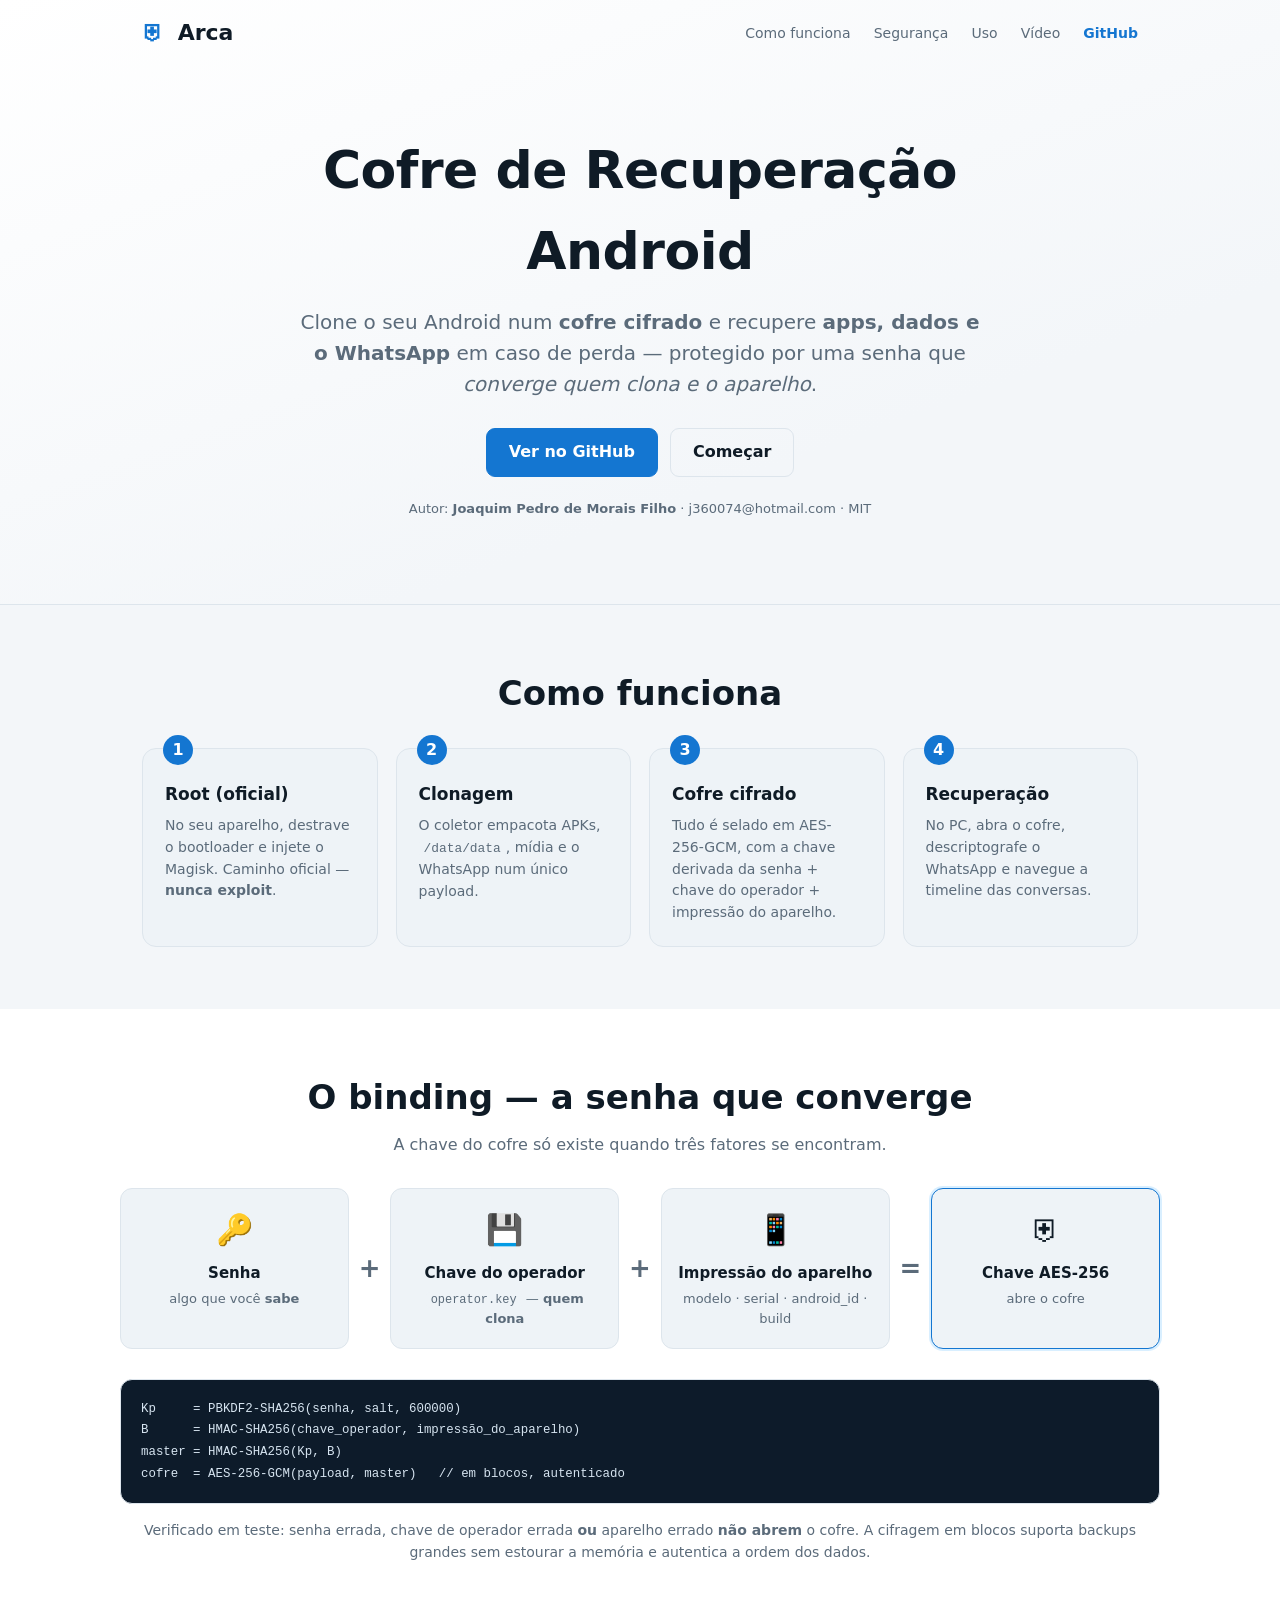
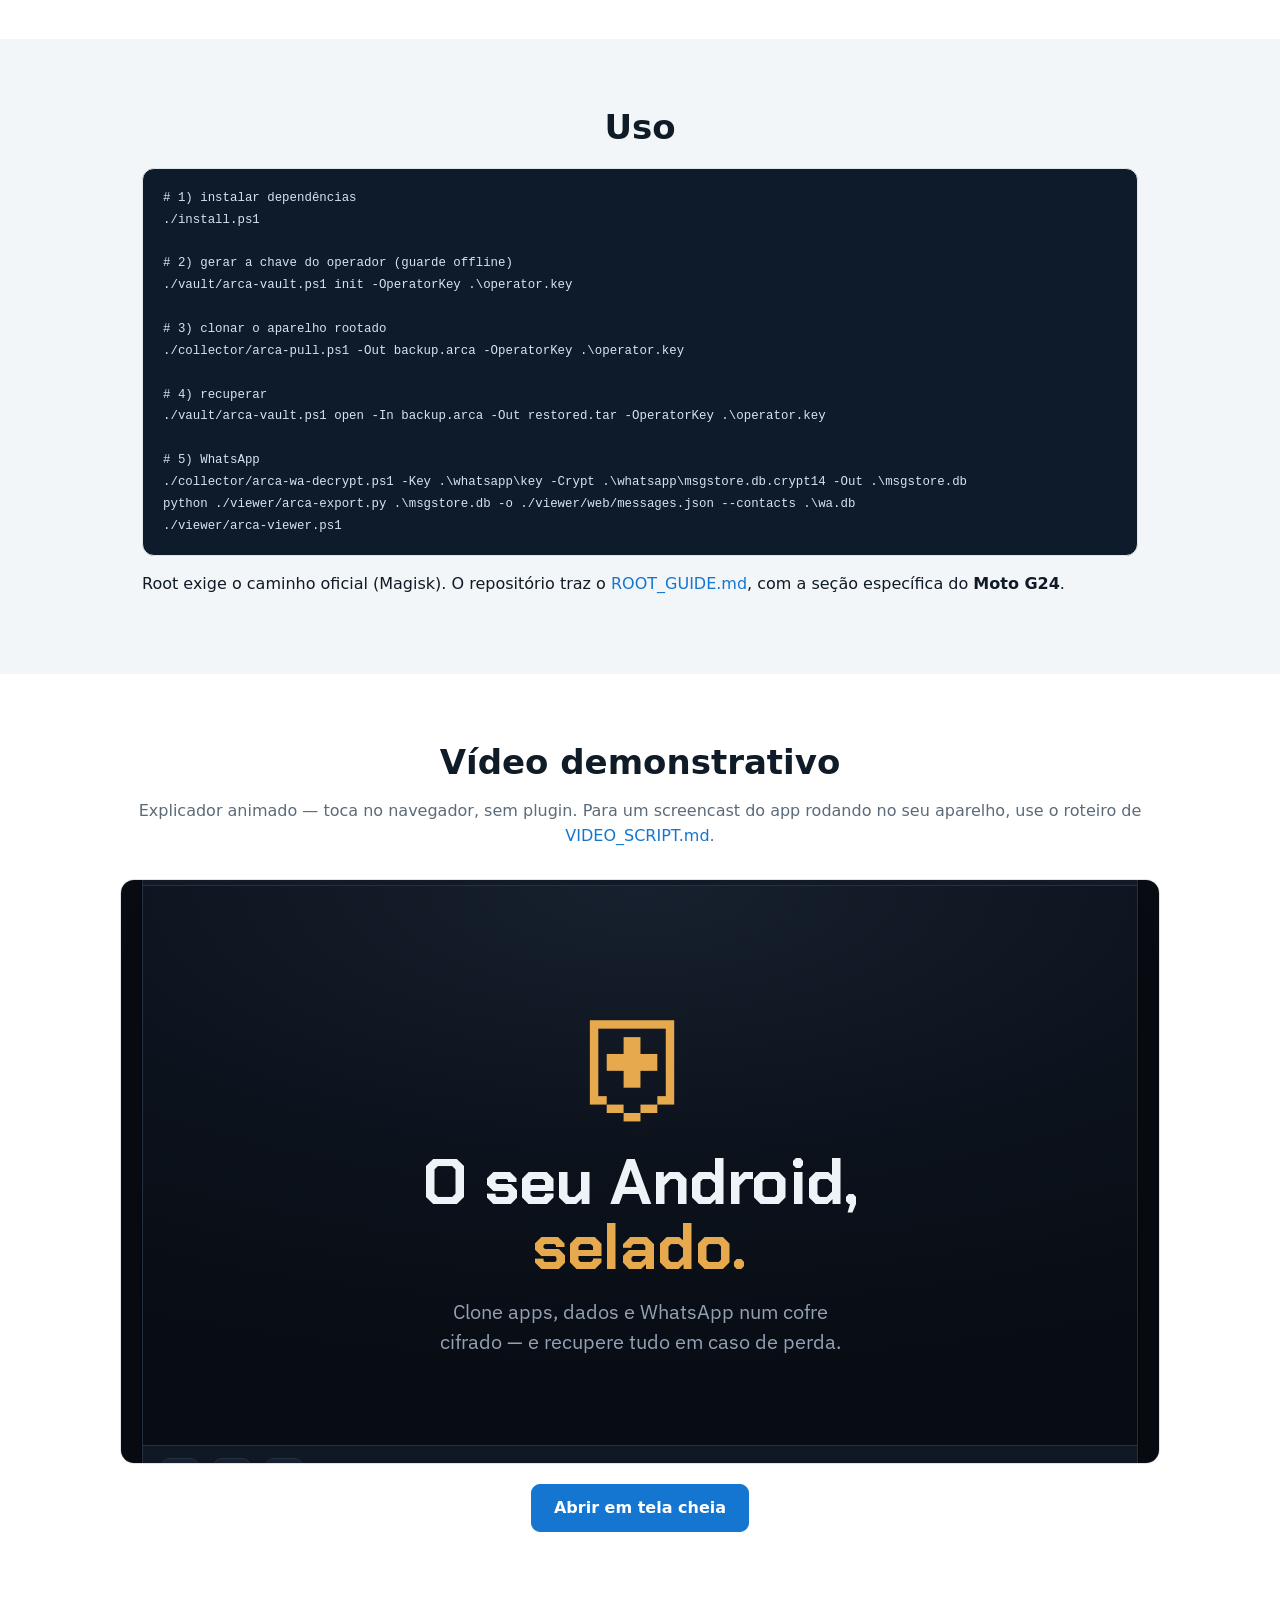
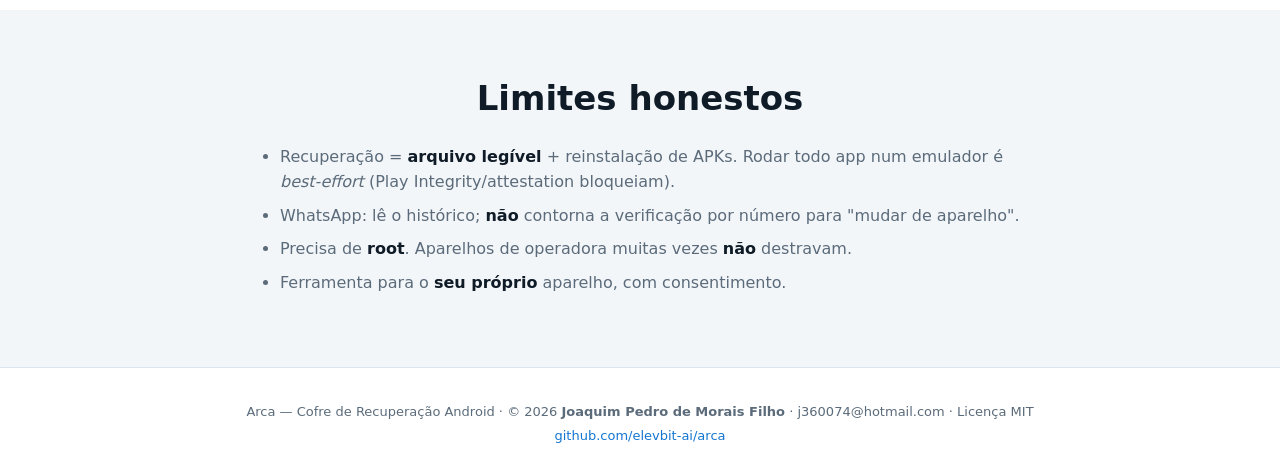
==== docs/index.html @ 31d1e8a6 "Arca - Cofre de Recuperacao Android (release inicial)" ====
<!doctype html>
<html lang="pt-BR">
<head>
<meta charset="utf-8">
<meta name="viewport" content="width=device-width, initial-scale=1">
<title>Arca — Cofre de Recuperação Android</title>
<meta name="description" content="Clone o Android num cofre cifrado e recupere apps e WhatsApp em caso de perda. Autor: Joaquim Pedro de Morais Filho.">
<link rel="stylesheet" href="style.css">
</head>
<body>

<header class="hero">
  <nav class="nav">
    <div class="brand"><span class="logo">⛨</span> Arca</div>
    <div class="links">
      <a href="#como">Como funciona</a>
      <a href="#seguranca">Segurança</a>
      <a href="#uso">Uso</a>
      <a href="#video">Vídeo</a>
      <a class="gh" href="https://github.com/elevbit-ai/arca">GitHub</a>
    </div>
  </nav>
  <div class="hero-body">
    <h1>Cofre de Recuperação Android</h1>
    <p class="tagline">Clone o seu Android num <strong>cofre cifrado</strong> e recupere
      <strong>apps, dados e o WhatsApp</strong> em caso de perda — protegido por uma senha
      que <em>converge quem clona e o aparelho</em>.</p>
    <div class="cta">
      <a class="btn primary" href="https://github.com/elevbit-ai/arca">Ver no GitHub</a>
      <a class="btn" href="#uso">Começar</a>
    </div>
    <p class="author">Autor: <strong>Joaquim Pedro de Morais Filho</strong> · j360074@hotmail.com · MIT</p>
  </div>
</header>

<main>
<section id="como" class="section">
  <h2>Como funciona</h2>
  <div class="steps">
    <div class="card"><span class="n">1</span><h3>Root (oficial)</h3>
      <p>No seu aparelho, destrave o bootloader e injete o Magisk. Caminho oficial — <strong>nunca exploit</strong>.</p></div>
    <div class="card"><span class="n">2</span><h3>Clonagem</h3>
      <p>O coletor empacota APKs, <code>/data/data</code>, mídia e o WhatsApp num único payload.</p></div>
    <div class="card"><span class="n">3</span><h3>Cofre cifrado</h3>
      <p>Tudo é selado em AES-256-GCM, com a chave derivada da senha + chave do operador + impressão do aparelho.</p></div>
    <div class="card"><span class="n">4</span><h3>Recuperação</h3>
      <p>No PC, abra o cofre, descriptografe o WhatsApp e navegue a timeline das conversas.</p></div>
  </div>
</section>

<section id="seguranca" class="section alt">
  <h2>O binding — a senha que converge</h2>
  <p class="lead">A chave do cofre só existe quando três fatores se encontram.</p>
  <div class="diagram">
    <div class="factor"><div class="icon">🔑</div><h4>Senha</h4><p>algo que você <b>sabe</b></p></div>
    <div class="op">+</div>
    <div class="factor"><div class="icon">💾</div><h4>Chave do operador</h4><p><code>operator.key</code> — <b>quem clona</b></p></div>
    <div class="op">+</div>
    <div class="factor"><div class="icon">📱</div><h4>Impressão do aparelho</h4><p>modelo · serial · android_id · build</p></div>
    <div class="op">=</div>
    <div class="factor result"><div class="icon">⛨</div><h4>Chave AES-256</h4><p>abre o cofre</p></div>
  </div>
  <pre class="code"><code>Kp     = PBKDF2-SHA256(senha, salt, 600000)
B      = HMAC-SHA256(chave_operador, impressão_do_aparelho)
master = HMAC-SHA256(Kp, B)
cofre  = AES-256-GCM(payload, master)   // em blocos, autenticado</code></pre>
  <p class="note">Verificado em teste: senha errada, chave de operador errada <b>ou</b>
     aparelho errado <b>não abrem</b> o cofre. A cifragem em blocos suporta backups grandes
     sem estourar a memória e autentica a ordem dos dados.</p>
</section>

<section id="uso" class="section">
  <h2>Uso</h2>
  <pre class="code"><code># 1) instalar dependências
./install.ps1

# 2) gerar a chave do operador (guarde offline)
./vault/arca-vault.ps1 init -OperatorKey .\operator.key

# 3) clonar o aparelho rootado
./collector/arca-pull.ps1 -Out backup.arca -OperatorKey .\operator.key

# 4) recuperar
./vault/arca-vault.ps1 open -In backup.arca -Out restored.tar -OperatorKey .\operator.key

# 5) WhatsApp
./collector/arca-wa-decrypt.ps1 -Key .\whatsapp\key -Crypt .\whatsapp\msgstore.db.crypt14 -Out .\msgstore.db
python ./viewer/arca-export.py .\msgstore.db -o ./viewer/web/messages.json --contacts .\wa.db
./viewer/arca-viewer.ps1</code></pre>
  <p>Root exige o caminho oficial (Magisk). O repositório traz o
     <a href="https://github.com/elevbit-ai/arca/blob/main/ROOT_GUIDE.md">ROOT_GUIDE.md</a>,
     com a seção específica do <strong>Moto G24</strong>.</p>
</section>

<section id="video" class="section alt">
  <h2>Vídeo demonstrativo</h2>
  <p class="lead">Explicador animado — toca no navegador, sem plugin. Para um screencast do
     app rodando no seu aparelho, use o roteiro de
     <a href="https://github.com/elevbit-ai/arca/blob/main/VIDEO_SCRIPT.md">VIDEO_SCRIPT.md</a>.</p>
  <div class="video-frame">
    <iframe src="video.html" title="Arca — vídeo explicativo animado" loading="lazy"
            allow="fullscreen" style="width:100%;aspect-ratio:16/9;border:1px solid var(--line);border-radius:14px"></iframe>
    <p style="text-align:center;margin-top:12px">
      <a class="btn primary" href="video.html">Abrir em tela cheia</a>
    </p>
  </div>
</section>

<section id="limites" class="section">
  <h2>Limites honestos</h2>
  <ul class="honest">
    <li>Recuperação = <b>arquivo legível</b> + reinstalação de APKs. Rodar todo app num emulador é <i>best-effort</i> (Play Integrity/attestation bloqueiam).</li>
    <li>WhatsApp: lê o histórico; <b>não</b> contorna a verificação por número para "mudar de aparelho".</li>
    <li>Precisa de <b>root</b>. Aparelhos de operadora muitas vezes <b>não</b> destravam.</li>
    <li>Ferramenta para o <b>seu próprio</b> aparelho, com consentimento.</li>
  </ul>
</section>
</main>

<footer class="foot">
  <p>Arca — Cofre de Recuperação Android · © 2026 <strong>Joaquim Pedro de Morais Filho</strong> · j360074@hotmail.com · Licença MIT</p>
  <p><a href="https://github.com/elevbit-ai/arca">github.com/elevbit-ai/arca</a></p>
</footer>

</body>
</html>
---- docs/style.css ----
/* Arca - site (GitHub Pages) | Autor: Joaquim Pedro de Morais Filho <j360074@hotmail.com> */
:root{
  --bg:#0c1118; --panel:#121a24; --panel2:#182230; --text:#e8edf2; --muted:#93a1b0;
  --accent:#2ea6ff; --accent2:#1c7fd6; --line:#1f2b3a; --code:#0a0f16; --ok:#3ddc84;
}
@media (prefers-color-scheme: light){
  :root{ --bg:#f3f6f9; --panel:#fff; --panel2:#eef3f7; --text:#0f1b26; --muted:#5b6b7a;
         --accent:#1476d1; --accent2:#0f5fa8; --line:#dde5ec; --code:#0d1b2a; --ok:#1a9c57; }
}
*{box-sizing:border-box}
html{scroll-behavior:smooth}
body{margin:0;font-family:"Segoe UI",system-ui,-apple-system,sans-serif;background:var(--bg);color:var(--text);line-height:1.55}
a{color:var(--accent);text-decoration:none}
a:hover{text-decoration:underline}
code{font-family:"Cascadia Code",Consolas,monospace;background:var(--panel2);padding:1px 5px;border-radius:4px;font-size:.92em}

/* hero */
.hero{background:linear-gradient(160deg,var(--panel) 0%,var(--bg) 70%);border-bottom:1px solid var(--line)}
.nav{display:flex;align-items:center;justify-content:space-between;max-width:1040px;margin:0 auto;padding:16px 22px}
.brand{font-size:22px;font-weight:700}
.brand .logo{color:var(--accent);margin-right:6px}
.links a{margin-left:18px;color:var(--muted);font-size:14px}
.links a:hover{color:var(--text)}
.links .gh{color:var(--accent);font-weight:600}
.hero-body{max-width:820px;margin:0 auto;padding:64px 22px 72px;text-align:center}
.hero-body h1{font-size:clamp(30px,6vw,52px);margin:0 0 16px;letter-spacing:-.5px}
.tagline{font-size:clamp(16px,2.4vw,20px);color:var(--muted);max-width:680px;margin:0 auto 28px}
.cta{display:flex;gap:12px;justify-content:center;flex-wrap:wrap;margin-bottom:22px}
.btn{display:inline-block;padding:11px 22px;border-radius:9px;border:1px solid var(--line);color:var(--text);font-weight:600}
.btn.primary{background:var(--accent);border-color:var(--accent);color:#fff}
.btn.primary:hover{background:var(--accent2);text-decoration:none}
.author{color:var(--muted);font-size:13px;margin-top:8px}

/* sections */
.section{max-width:1040px;margin:0 auto;padding:62px 22px}
.section.alt{background:var(--panel);max-width:none}
.section.alt>*{max-width:1040px;margin-left:auto;margin-right:auto}
.section h2{font-size:clamp(24px,4vw,34px);margin:0 0 10px;text-align:center}
.lead{text-align:center;color:var(--muted);margin:0 auto 30px;max-width:620px}

/* steps */
.steps{display:grid;grid-template-columns:repeat(auto-fit,minmax(210px,1fr));gap:18px;margin-top:28px}
.card{background:var(--panel2);border:1px solid var(--line);border-radius:14px;padding:22px;position:relative}
.card .n{position:absolute;top:-14px;left:20px;width:30px;height:30px;border-radius:50%;background:var(--accent);color:#fff;display:grid;place-items:center;font-weight:700}
.card h3{margin:10px 0 8px;font-size:17px}
.card p{margin:0;color:var(--muted);font-size:14px}

/* diagram */
.diagram{display:flex;align-items:stretch;justify-content:center;gap:10px;flex-wrap:wrap;margin:30px 0}
.factor{background:var(--panel2);border:1px solid var(--line);border-radius:12px;padding:18px 16px;text-align:center;min-width:150px;flex:1}
.factor .icon{font-size:30px}
.factor h4{margin:8px 0 4px;font-size:15px}
.factor p{margin:0;color:var(--muted);font-size:13px}
.factor.result{border-color:var(--accent);box-shadow:0 0 0 2px rgba(46,166,255,.18)}
.op{display:grid;place-items:center;font-size:26px;color:var(--muted);font-weight:700}

/* code */
.code{background:var(--code);color:#d6e4f0;border:1px solid var(--line);border-radius:12px;padding:18px 20px;overflow-x:auto;font-size:13.5px;line-height:1.6}
.code code{background:none;padding:0;color:inherit}
.note{color:var(--muted);font-size:14px;margin-top:16px;text-align:center;max-width:720px;margin-left:auto;margin-right:auto}

/* video */
.video-frame{max-width:780px;margin:24px auto 0}
.video-placeholder{aspect-ratio:16/9;display:flex;flex-direction:column;align-items:center;justify-content:center;gap:8px;background:var(--panel2);border:2px dashed var(--line);border-radius:14px;color:var(--muted)}
.video-placeholder p{font-size:22px;margin:0;color:var(--text)}

/* honest list */
.honest{max-width:760px;margin:20px auto 0;padding-left:20px}
.honest li{margin:9px 0;color:var(--muted)}
.honest b{color:var(--text)}

/* footer */
.foot{border-top:1px solid var(--line);background:var(--panel);text-align:center;padding:30px 22px;color:var(--muted);font-size:13px}
.foot p{margin:4px 0}
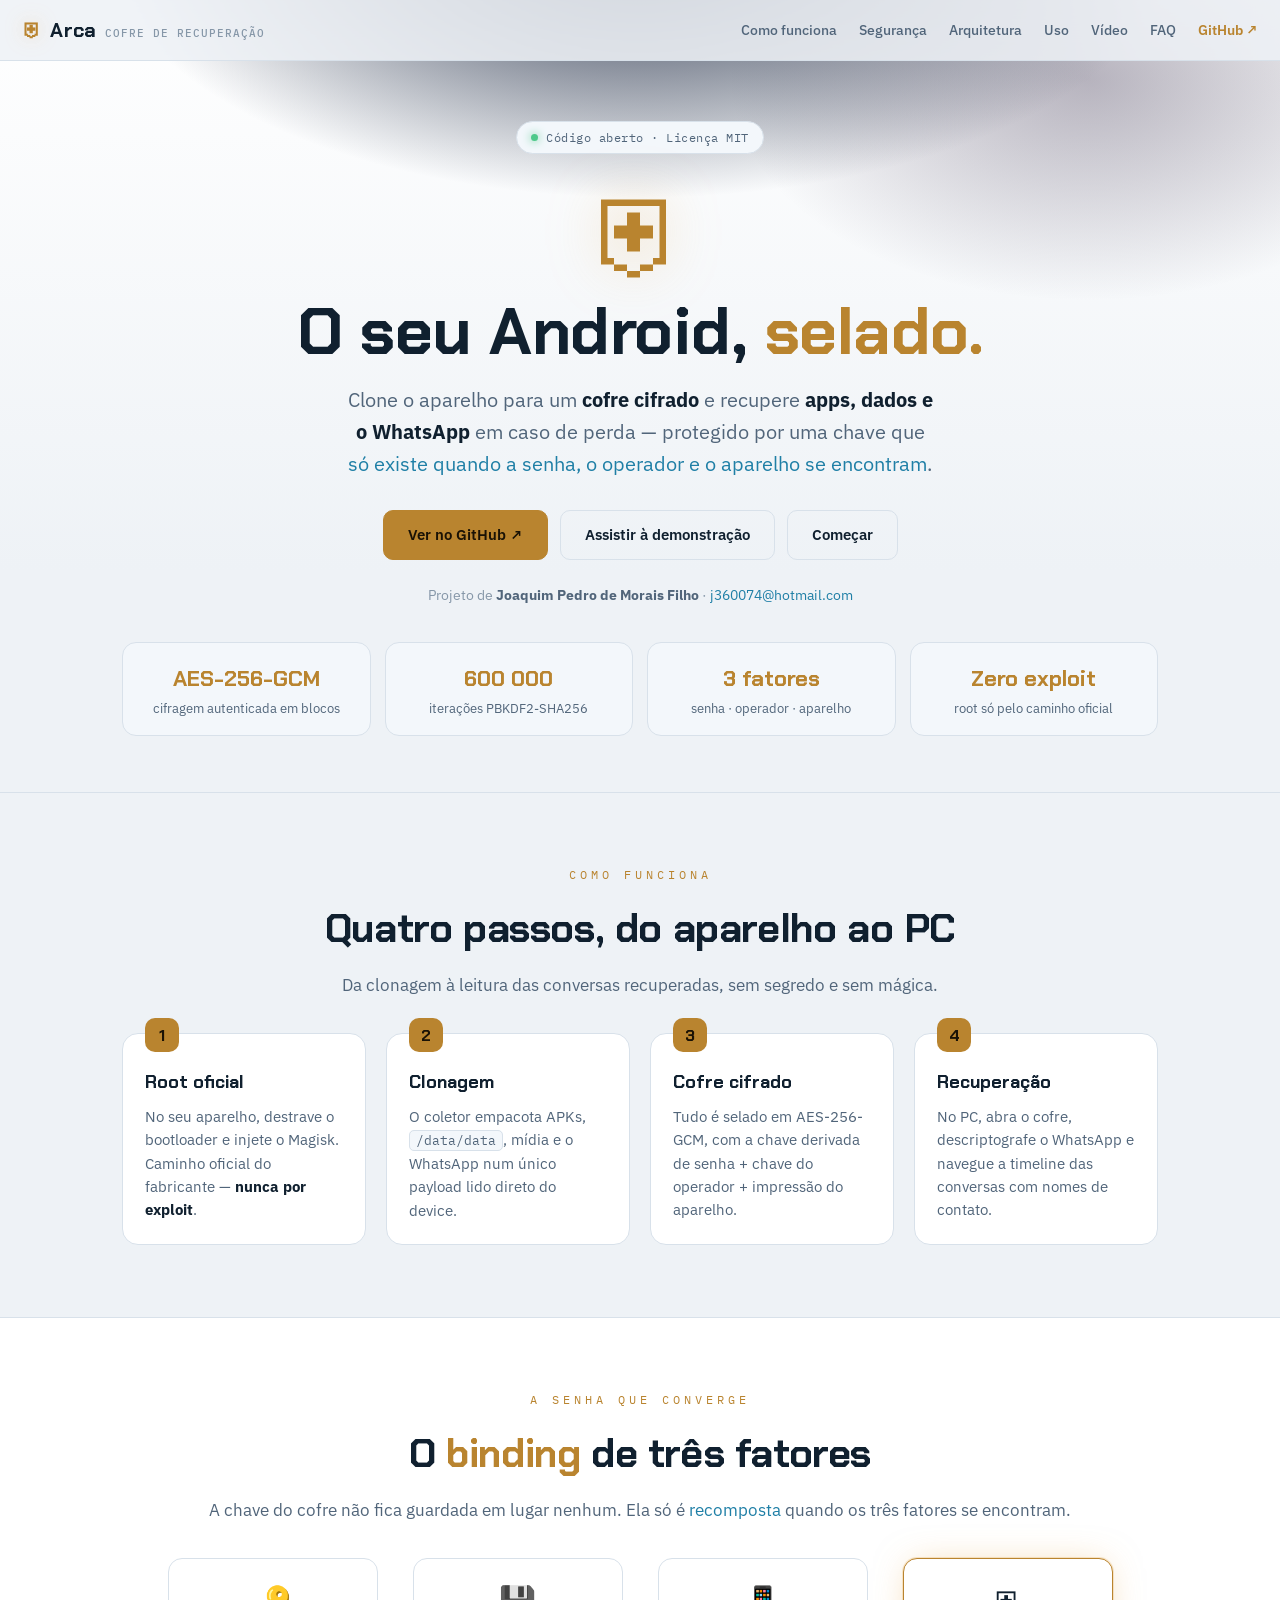
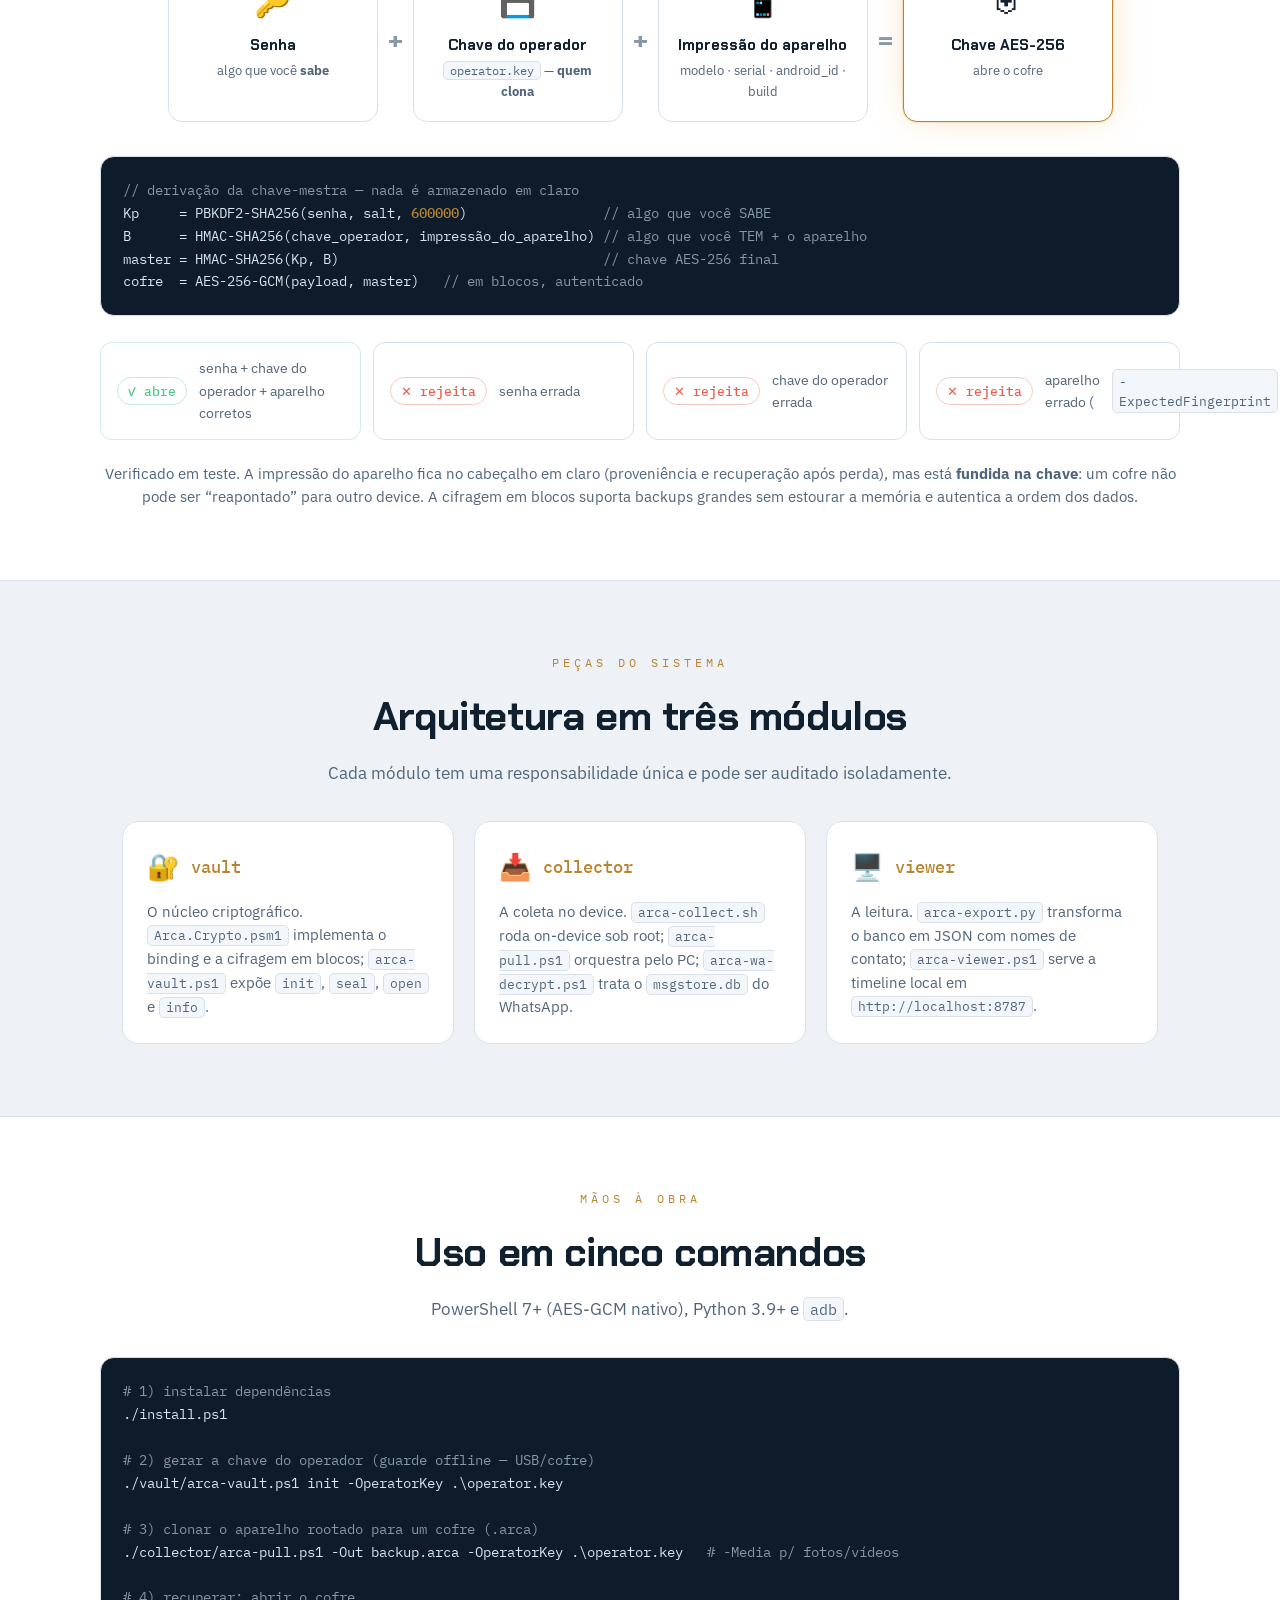
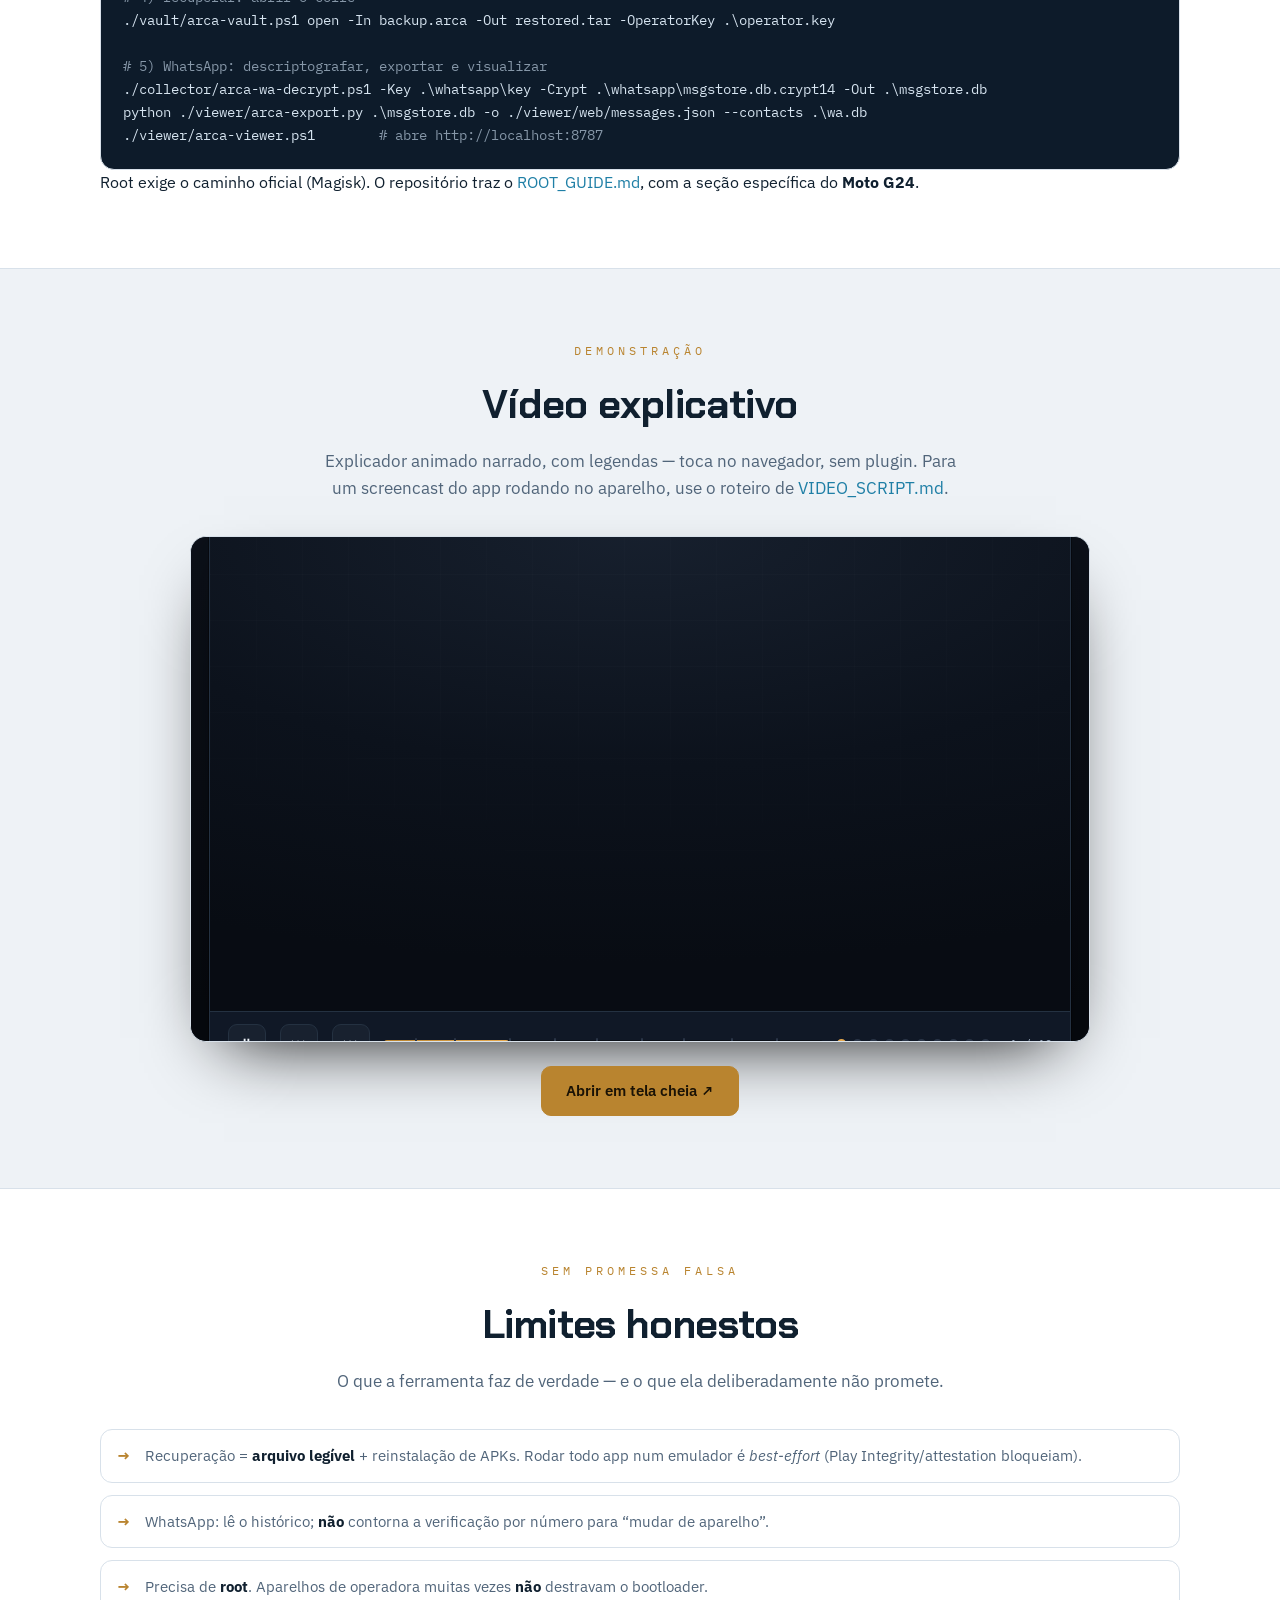
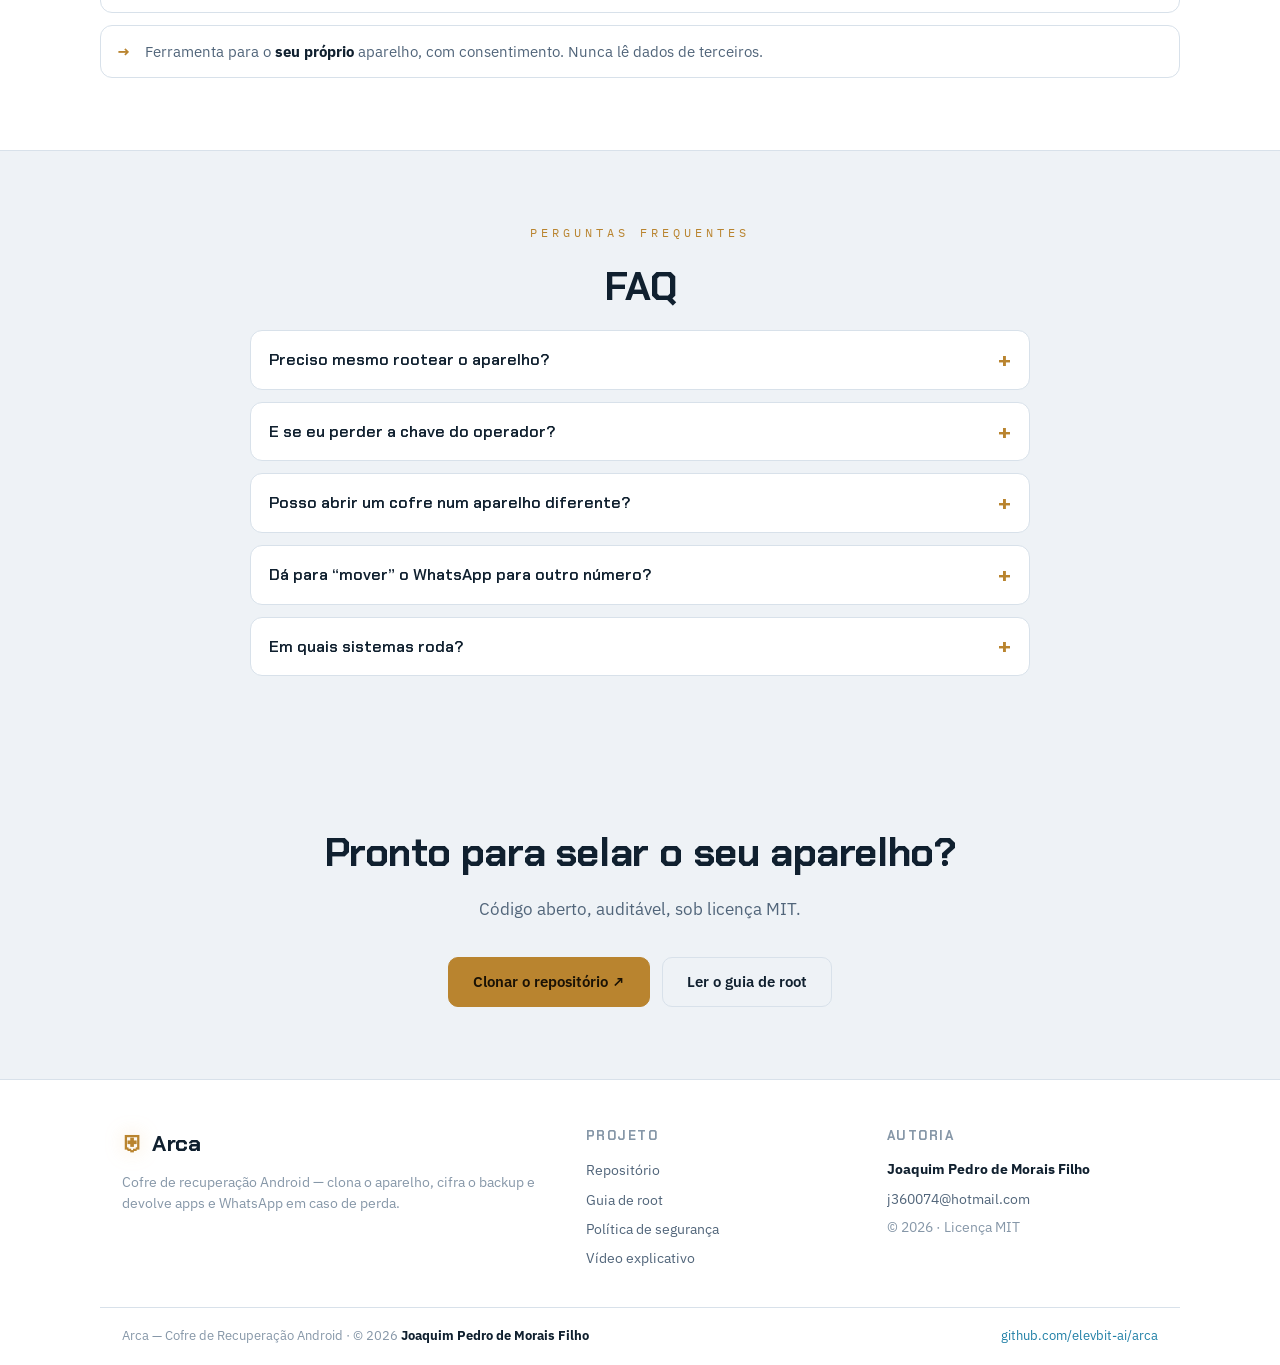
==== commit 4b1d156d: "Profissionaliza o repositório, o site e o vídeo explicativo - Site (docs/) reconstruído com identida" ====
--- a/docs/index.html
+++ b/docs/index.html
@@ -4,122 +4,278 @@
 <meta charset="utf-8">
 <meta name="viewport" content="width=device-width, initial-scale=1">
 <title>Arca — Cofre de Recuperação Android</title>
-<meta name="description" content="Clone o Android num cofre cifrado e recupere apps e WhatsApp em caso de perda. Autor: Joaquim Pedro de Morais Filho.">
+<meta name="description" content="Arca clona o seu Android para um cofre cifrado (.arca) e recupera apps, dados privados e o histórico do WhatsApp em caso de perda — com uma chave que converge senha, operador e aparelho. Autor: Joaquim Pedro de Morais Filho.">
+<meta name="author" content="Joaquim Pedro de Morais Filho">
+<meta name="theme-color" content="#0b0f17">
+<link rel="canonical" href="https://elevbit-ai.github.io/arca/">
+
+<!-- Open Graph / Twitter -->
+<meta property="og:type" content="website">
+<meta property="og:site_name" content="Arca">
+<meta property="og:title" content="Arca — Cofre de Recuperação Android">
+<meta property="og:description" content="Clone o Android num cofre cifrado e recupere apps, dados e WhatsApp em caso de perda. Chave que converge senha + operador + aparelho. Autor: Joaquim Pedro de Morais Filho.">
+<meta property="og:url" content="https://elevbit-ai.github.io/arca/">
+<meta property="og:locale" content="pt_BR">
+<meta name="twitter:card" content="summary_large_image">
+<meta name="twitter:title" content="Arca — Cofre de Recuperação Android">
+<meta name="twitter:description" content="Clone o Android num cofre cifrado e recupere apps, dados e WhatsApp. Código aberto (MIT). Autor: Joaquim Pedro de Morais Filho.">
+
+<link rel="icon" href="data:image/svg+xml,%3Csvg xmlns='http://www.w3.org/2000/svg' viewBox='0 0 100 100'%3E%3Crect width='100' height='100' rx='22' fill='%230b0f17'/%3E%3Ctext x='50' y='72' font-size='64' text-anchor='middle' fill='%23e6a94e'%3E%E2%9B%A8%3C/text%3E%3C/svg%3E">
+
+<link rel="preconnect" href="https://fonts.googleapis.com">
+<link rel="preconnect" href="https://fonts.gstatic.com" crossorigin>
+<link rel="stylesheet" href="https://fonts.googleapis.com/css2?family=Chakra+Petch:wght@500;600;700&family=IBM+Plex+Mono:wght@400;500&family=IBM+Plex+Sans:wght@400;500;600;700&display=swap">
 <link rel="stylesheet" href="style.css">
+
+<script type="application/ld+json">
+{
+  "@context": "https://schema.org",
+  "@type": "SoftwareApplication",
+  "name": "Arca — Cofre de Recuperação Android",
+  "applicationCategory": "SecurityApplication",
+  "operatingSystem": "Android, Windows (PowerShell 7)",
+  "description": "Clona o Android para um cofre cifrado (.arca) e recupera apps, dados privados e o histórico do WhatsApp, com chave derivada de senha + chave do operador + impressão do aparelho.",
+  "license": "https://opensource.org/licenses/MIT",
+  "author": {
+    "@type": "Person",
+    "name": "Joaquim Pedro de Morais Filho",
+    "email": "j360074@hotmail.com"
+  },
+  "offers": { "@type": "Offer", "price": "0", "priceCurrency": "USD" },
+  "codeRepository": "https://github.com/elevbit-ai/arca"
+}
+</script>
 </head>
 <body>
 
 <header class="hero">
   <nav class="nav">
-    <div class="brand"><span class="logo">⛨</span> Arca</div>
+    <a class="brand" href="#top"><span class="logo">⛨</span> Arca <small>cofre de recuperação</small></a>
+    <input type="checkbox" id="navtoggle" class="navtoggle" aria-hidden="true">
+    <label for="navtoggle" class="burger" aria-label="Abrir menu"><span></span><span></span><span></span></label>
     <div class="links">
       <a href="#como">Como funciona</a>
       <a href="#seguranca">Segurança</a>
+      <a href="#arquitetura">Arquitetura</a>
       <a href="#uso">Uso</a>
       <a href="#video">Vídeo</a>
-      <a class="gh" href="https://github.com/elevbit-ai/arca">GitHub</a>
+      <a href="#faq">FAQ</a>
+      <a class="gh" href="https://github.com/elevbit-ai/arca" rel="noopener">GitHub ↗</a>
     </div>
   </nav>
-  <div class="hero-body">
-    <h1>Cofre de Recuperação Android</h1>
-    <p class="tagline">Clone o seu Android num <strong>cofre cifrado</strong> e recupere
-      <strong>apps, dados e o WhatsApp</strong> em caso de perda — protegido por uma senha
-      que <em>converge quem clona e o aparelho</em>.</p>
+
+  <div class="hero-body" id="top">
+    <span class="pill"><span class="dot"></span> Código aberto · Licença MIT</span>
+    <div class="seal-hero" aria-hidden="true">⛨</div>
+    <h1>O seu Android, <span class="accent">selado.</span></h1>
+    <p class="tagline">Clone o aparelho para um <strong>cofre cifrado</strong> e recupere
+      <strong>apps, dados e o WhatsApp</strong> em caso de perda — protegido por uma chave
+      que <em>só existe quando a senha, o operador e o aparelho se encontram</em>.</p>
     <div class="cta">
-      <a class="btn primary" href="https://github.com/elevbit-ai/arca">Ver no GitHub</a>
-      <a class="btn" href="#uso">Começar</a>
-    </div>
-    <p class="author">Autor: <strong>Joaquim Pedro de Morais Filho</strong> · j360074@hotmail.com · MIT</p>
+      <a class="btn primary" href="https://github.com/elevbit-ai/arca" rel="noopener">Ver no GitHub ↗</a>
+      <a class="btn ghost" href="#video">Assistir à demonstração</a>
+      <a class="btn ghost" href="#uso">Começar</a>
+    </div>
+    <p class="byline">Projeto de <strong>Joaquim Pedro de Morais Filho</strong>
+      · <a href="mailto:j360074@hotmail.com">j360074@hotmail.com</a></p>
+  </div>
+
+  <div class="metrics" aria-label="Destaques técnicos">
+    <div class="metric"><b>AES-256-GCM</b><span>cifragem autenticada em blocos</span></div>
+    <div class="metric"><b>600 000</b><span>iterações PBKDF2-SHA256</span></div>
+    <div class="metric"><b>3 fatores</b><span>senha · operador · aparelho</span></div>
+    <div class="metric"><b>Zero exploit</b><span>root só pelo caminho oficial</span></div>
   </div>
 </header>
 
 <main>
+
 <section id="como" class="section">
-  <h2>Como funciona</h2>
+  <div class="eyebrow">como funciona</div>
+  <h2>Quatro passos, do aparelho ao PC</h2>
+  <p class="lead">Da clonagem à leitura das conversas recuperadas, sem segredo e sem mágica.</p>
   <div class="steps">
-    <div class="card"><span class="n">1</span><h3>Root (oficial)</h3>
-      <p>No seu aparelho, destrave o bootloader e injete o Magisk. Caminho oficial — <strong>nunca exploit</strong>.</p></div>
+    <div class="card"><span class="n">1</span><h3>Root oficial</h3>
+      <p>No seu aparelho, destrave o bootloader e injete o Magisk. Caminho oficial do fabricante — <strong>nunca por exploit</strong>.</p></div>
     <div class="card"><span class="n">2</span><h3>Clonagem</h3>
-      <p>O coletor empacota APKs, <code>/data/data</code>, mídia e o WhatsApp num único payload.</p></div>
+      <p>O coletor empacota APKs, <code>/data/data</code>, mídia e o WhatsApp num único payload lido direto do device.</p></div>
     <div class="card"><span class="n">3</span><h3>Cofre cifrado</h3>
-      <p>Tudo é selado em AES-256-GCM, com a chave derivada da senha + chave do operador + impressão do aparelho.</p></div>
+      <p>Tudo é selado em AES-256-GCM, com a chave derivada de senha + chave do operador + impressão do aparelho.</p></div>
     <div class="card"><span class="n">4</span><h3>Recuperação</h3>
-      <p>No PC, abra o cofre, descriptografe o WhatsApp e navegue a timeline das conversas.</p></div>
+      <p>No PC, abra o cofre, descriptografe o WhatsApp e navegue a timeline das conversas com nomes de contato.</p></div>
   </div>
 </section>
 
 <section id="seguranca" class="section alt">
-  <h2>O binding — a senha que converge</h2>
-  <p class="lead">A chave do cofre só existe quando três fatores se encontram.</p>
-  <div class="diagram">
+  <div class="eyebrow">a senha que converge</div>
+  <h2>O <span class="accent">binding</span> de três fatores</h2>
+  <p class="lead">A chave do cofre não fica guardada em lugar nenhum. Ela só é
+    <em>recomposta</em> quando os três fatores se encontram.</p>
+
+  <div class="diagram" aria-hidden="true">
     <div class="factor"><div class="icon">🔑</div><h4>Senha</h4><p>algo que você <b>sabe</b></p></div>
     <div class="op">+</div>
     <div class="factor"><div class="icon">💾</div><h4>Chave do operador</h4><p><code>operator.key</code> — <b>quem clona</b></p></div>
     <div class="op">+</div>
     <div class="factor"><div class="icon">📱</div><h4>Impressão do aparelho</h4><p>modelo · serial · android_id · build</p></div>
-    <div class="op">=</div>
+    <div class="op eq">=</div>
     <div class="factor result"><div class="icon">⛨</div><h4>Chave AES-256</h4><p>abre o cofre</p></div>
   </div>
-  <pre class="code"><code>Kp     = PBKDF2-SHA256(senha, salt, 600000)
-B      = HMAC-SHA256(chave_operador, impressão_do_aparelho)
-master = HMAC-SHA256(Kp, B)
-cofre  = AES-256-GCM(payload, master)   // em blocos, autenticado</code></pre>
-  <p class="note">Verificado em teste: senha errada, chave de operador errada <b>ou</b>
-     aparelho errado <b>não abrem</b> o cofre. A cifragem em blocos suporta backups grandes
-     sem estourar a memória e autentica a ordem dos dados.</p>
-</section>
-
-<section id="uso" class="section">
-  <h2>Uso</h2>
-  <pre class="code"><code># 1) instalar dependências
+
+  <pre class="code"><code><span class="c">// derivação da chave-mestra — nada é armazenado em claro</span>
+Kp     = PBKDF2-SHA256(senha, salt, <span class="hl">600000</span>)                 <span class="c">// algo que você SABE</span>
+B      = HMAC-SHA256(chave_operador, impressão_do_aparelho) <span class="c">// algo que você TEM + o aparelho</span>
+master = HMAC-SHA256(Kp, B)                                 <span class="c">// chave AES-256 final</span>
+cofre  = AES-256-GCM(payload, master)   <span class="c">// em blocos, autenticado</span></code></pre>
+
+  <div class="threats">
+    <div class="threat ok"><span class="tag">✓ abre</span> senha + chave do operador + aparelho corretos</div>
+    <div class="threat no"><span class="tag">✕ rejeita</span> senha errada</div>
+    <div class="threat no"><span class="tag">✕ rejeita</span> chave do operador errada</div>
+    <div class="threat no"><span class="tag">✕ rejeita</span> aparelho errado (<code>-ExpectedFingerprint</code>)</div>
+  </div>
+  <p class="note">Verificado em teste. A impressão do aparelho fica no cabeçalho em claro
+    (proveniência e recuperação após perda), mas está <b>fundida na chave</b>: um cofre não
+    pode ser “reapontado” para outro device. A cifragem em blocos suporta backups grandes
+    sem estourar a memória e autentica a ordem dos dados.</p>
+</section>
+
+<section id="arquitetura" class="section">
+  <div class="eyebrow">peças do sistema</div>
+  <h2>Arquitetura em três módulos</h2>
+  <p class="lead">Cada módulo tem uma responsabilidade única e pode ser auditado isoladamente.</p>
+  <div class="modules">
+    <div class="mod">
+      <div class="modhead"><span class="modic">🔐</span><h3>vault</h3></div>
+      <p>O núcleo criptográfico. <code>Arca.Crypto.psm1</code> implementa o binding e a cifragem
+        em blocos; <code>arca-vault.ps1</code> expõe <code>init</code>, <code>seal</code>,
+        <code>open</code> e <code>info</code>.</p>
+    </div>
+    <div class="mod">
+      <div class="modhead"><span class="modic">📥</span><h3>collector</h3></div>
+      <p>A coleta no device. <code>arca-collect.sh</code> roda on-device sob root;
+        <code>arca-pull.ps1</code> orquestra pelo PC; <code>arca-wa-decrypt.ps1</code> trata o
+        <code>msgstore.db</code> do WhatsApp.</p>
+    </div>
+    <div class="mod">
+      <div class="modhead"><span class="modic">🖥️</span><h3>viewer</h3></div>
+      <p>A leitura. <code>arca-export.py</code> transforma o banco em JSON com nomes de contato;
+        <code>arca-viewer.ps1</code> serve a timeline local em <code>http://localhost:8787</code>.</p>
+    </div>
+  </div>
+</section>
+
+<section id="uso" class="section alt">
+  <div class="eyebrow">mãos à obra</div>
+  <h2>Uso em cinco comandos</h2>
+  <p class="lead">PowerShell 7+ (AES-GCM nativo), Python 3.9+ e <code>adb</code>.</p>
+  <pre class="code"><code><span class="c"># 1) instalar dependências</span>
 ./install.ps1
 
-# 2) gerar a chave do operador (guarde offline)
+<span class="c"># 2) gerar a chave do operador (guarde offline — USB/cofre)</span>
 ./vault/arca-vault.ps1 init -OperatorKey .\operator.key
 
-# 3) clonar o aparelho rootado
-./collector/arca-pull.ps1 -Out backup.arca -OperatorKey .\operator.key
-
-# 4) recuperar
+<span class="c"># 3) clonar o aparelho rootado para um cofre (.arca)</span>
+./collector/arca-pull.ps1 -Out backup.arca -OperatorKey .\operator.key   <span class="c"># -Media p/ fotos/vídeos</span>
+
+<span class="c"># 4) recuperar: abrir o cofre</span>
 ./vault/arca-vault.ps1 open -In backup.arca -Out restored.tar -OperatorKey .\operator.key
 
-# 5) WhatsApp
+<span class="c"># 5) WhatsApp: descriptografar, exportar e visualizar</span>
 ./collector/arca-wa-decrypt.ps1 -Key .\whatsapp\key -Crypt .\whatsapp\msgstore.db.crypt14 -Out .\msgstore.db
 python ./viewer/arca-export.py .\msgstore.db -o ./viewer/web/messages.json --contacts .\wa.db
-./viewer/arca-viewer.ps1</code></pre>
+./viewer/arca-viewer.ps1        <span class="c"># abre http://localhost:8787</span></code></pre>
   <p>Root exige o caminho oficial (Magisk). O repositório traz o
-     <a href="https://github.com/elevbit-ai/arca/blob/main/ROOT_GUIDE.md">ROOT_GUIDE.md</a>,
+     <a href="https://github.com/elevbit-ai/arca/blob/main/ROOT_GUIDE.md" rel="noopener">ROOT_GUIDE.md</a>,
      com a seção específica do <strong>Moto G24</strong>.</p>
 </section>
 
-<section id="video" class="section alt">
-  <h2>Vídeo demonstrativo</h2>
-  <p class="lead">Explicador animado — toca no navegador, sem plugin. Para um screencast do
-     app rodando no seu aparelho, use o roteiro de
-     <a href="https://github.com/elevbit-ai/arca/blob/main/VIDEO_SCRIPT.md">VIDEO_SCRIPT.md</a>.</p>
+<section id="video" class="section">
+  <div class="eyebrow">demonstração</div>
+  <h2>Vídeo explicativo</h2>
+  <p class="lead">Explicador animado narrado, com legendas — toca no navegador, sem plugin.
+     Para um screencast do app rodando no aparelho, use o roteiro de
+     <a href="https://github.com/elevbit-ai/arca/blob/main/VIDEO_SCRIPT.md" rel="noopener">VIDEO_SCRIPT.md</a>.</p>
   <div class="video-frame">
     <iframe src="video.html" title="Arca — vídeo explicativo animado" loading="lazy"
-            allow="fullscreen" style="width:100%;aspect-ratio:16/9;border:1px solid var(--line);border-radius:14px"></iframe>
-    <p style="text-align:center;margin-top:12px">
-      <a class="btn primary" href="video.html">Abrir em tela cheia</a>
+            allow="fullscreen"></iframe>
+    <p class="video-actions">
+      <a class="btn primary" href="video.html">Abrir em tela cheia ↗</a>
     </p>
   </div>
 </section>
 
-<section id="limites" class="section">
+<section id="limites" class="section alt">
+  <div class="eyebrow">sem promessa falsa</div>
   <h2>Limites honestos</h2>
+  <p class="lead">O que a ferramenta faz de verdade — e o que ela deliberadamente não promete.</p>
   <ul class="honest">
     <li>Recuperação = <b>arquivo legível</b> + reinstalação de APKs. Rodar todo app num emulador é <i>best-effort</i> (Play Integrity/attestation bloqueiam).</li>
-    <li>WhatsApp: lê o histórico; <b>não</b> contorna a verificação por número para "mudar de aparelho".</li>
-    <li>Precisa de <b>root</b>. Aparelhos de operadora muitas vezes <b>não</b> destravam.</li>
-    <li>Ferramenta para o <b>seu próprio</b> aparelho, com consentimento.</li>
+    <li>WhatsApp: lê o histórico; <b>não</b> contorna a verificação por número para “mudar de aparelho”.</li>
+    <li>Precisa de <b>root</b>. Aparelhos de operadora muitas vezes <b>não</b> destravam o bootloader.</li>
+    <li>Ferramenta para o <b>seu próprio</b> aparelho, com consentimento. Nunca lê dados de terceiros.</li>
   </ul>
 </section>
+
+<section id="faq" class="section">
+  <div class="eyebrow">perguntas frequentes</div>
+  <h2>FAQ</h2>
+  <div class="faq">
+    <details><summary>Preciso mesmo rootear o aparelho?</summary>
+      <p>Sim. Ler <code>/data/data</code> e as chaves do WhatsApp exige root. O Arca usa o
+        caminho <b>oficial</b> (destravar o bootloader + Magisk) — nunca um exploit. Faça isso
+        <b>antes</b> de precisar do backup, pois o processo apaga o aparelho.</p></details>
+    <details><summary>E se eu perder a chave do operador?</summary>
+      <p>O cofre <b>não abre</b>. A <code>operator.key</code> é um dos três fatores fundidos na
+        chave-mestra; guarde-a offline (USB/cofre), separada da senha.</p></details>
+    <details><summary>Posso abrir um cofre num aparelho diferente?</summary>
+      <p>O cofre em si abre em qualquer PC. O que ele <b>não</b> permite é ser “reapontado” para
+        outro device: a impressão do aparelho de origem está fundida na chave.</p></details>
+    <details><summary>Dá para “mover” o WhatsApp para outro número?</summary>
+      <p>Não. O Arca recupera e lê o <b>histórico</b> (<code>msgstore.db</code>); não contorna a
+        verificação por número de telefone.</p></details>
+    <details><summary>Em quais sistemas roda?</summary>
+      <p>No PC, PowerShell 7+ (AES-GCM nativo) e Python 3.9+, com <code>adb</code>. O coletor roda
+        on-device sob root (testado no Moto G24, Android 14).</p></details>
+  </div>
+</section>
+
+<section class="section ctaband">
+  <h2>Pronto para selar o seu aparelho?</h2>
+  <p class="lead">Código aberto, auditável, sob licença MIT.</p>
+  <div class="cta">
+    <a class="btn primary" href="https://github.com/elevbit-ai/arca" rel="noopener">Clonar o repositório ↗</a>
+    <a class="btn ghost" href="https://github.com/elevbit-ai/arca/blob/main/ROOT_GUIDE.md" rel="noopener">Ler o guia de root</a>
+  </div>
+</section>
+
 </main>
 
 <footer class="foot">
-  <p>Arca — Cofre de Recuperação Android · © 2026 <strong>Joaquim Pedro de Morais Filho</strong> · j360074@hotmail.com · Licença MIT</p>
-  <p><a href="https://github.com/elevbit-ai/arca">github.com/elevbit-ai/arca</a></p>
+  <div class="foot-grid">
+    <div>
+      <div class="brand"><span class="logo">⛨</span> Arca</div>
+      <p class="muted">Cofre de recuperação Android — clona o aparelho, cifra o backup e
+        devolve apps e WhatsApp em caso de perda.</p>
+    </div>
+    <div>
+      <h5>Projeto</h5>
+      <a href="https://github.com/elevbit-ai/arca" rel="noopener">Repositório</a>
+      <a href="https://github.com/elevbit-ai/arca/blob/main/ROOT_GUIDE.md" rel="noopener">Guia de root</a>
+      <a href="https://github.com/elevbit-ai/arca/blob/main/SECURITY.md" rel="noopener">Política de segurança</a>
+      <a href="video.html">Vídeo explicativo</a>
+    </div>
+    <div>
+      <h5>Autoria</h5>
+      <p class="muted"><strong>Joaquim Pedro de Morais Filho</strong></p>
+      <a href="mailto:j360074@hotmail.com">j360074@hotmail.com</a>
+      <p class="muted">© 2026 · Licença MIT</p>
+    </div>
+  </div>
+  <div class="foot-bottom">
+    <span>Arca — Cofre de Recuperação Android · © 2026 <strong>Joaquim Pedro de Morais Filho</strong></span>
+    <a href="https://github.com/elevbit-ai/arca" rel="noopener">github.com/elevbit-ai/arca</a>
+  </div>
 </footer>
 
 </body>
--- a/docs/style.css
+++ b/docs/style.css
@@ -1,74 +1,188 @@
-/* Arca - site (GitHub Pages) | Autor: Joaquim Pedro de Morais Filho <j360074@hotmail.com> */
+/* Arca — site (GitHub Pages) | Autor: Joaquim Pedro de Morais Filho <j360074@hotmail.com> */
+
 :root{
-  --bg:#0c1118; --panel:#121a24; --panel2:#182230; --text:#e8edf2; --muted:#93a1b0;
-  --accent:#2ea6ff; --accent2:#1c7fd6; --line:#1f2b3a; --code:#0a0f16; --ok:#3ddc84;
+  --ground:#0b0f17; --steel:#111826; --steel2:#18212f; --panel:#131c29; --line:#243141;
+  --ink:#eef3f8; --mut:#9aa9bb; --faint:#5e6f82;
+  --brass:#e6a94e; --brass-dim:#b9842f; --cyan:#5bb8d4;
+  --ok:#4ec98a; --bad:#e5604f; --code:#0a0f17;
+  --disp:"Chakra Petch",system-ui,sans-serif;
+  --body:"IBM Plex Sans",system-ui,-apple-system,sans-serif;
+  --mono:"IBM Plex Mono",ui-monospace,Consolas,monospace;
+  --wrap:1080px;
 }
 @media (prefers-color-scheme: light){
-  :root{ --bg:#f3f6f9; --panel:#fff; --panel2:#eef3f7; --text:#0f1b26; --muted:#5b6b7a;
-         --accent:#1476d1; --accent2:#0f5fa8; --line:#dde5ec; --code:#0d1b2a; --ok:#1a9c57; }
+  :root{
+    --ground:#eef2f6; --steel:#ffffff; --steel2:#f3f7fb; --panel:#ffffff; --line:#d8e1ea;
+    --ink:#10202f; --mut:#51657a; --faint:#8697a8;
+    --brass:#b9842f; --brass-dim:#9a6c23; --cyan:#1f7fa6; --code:#0d1b2a;
+  }
 }
-*{box-sizing:border-box}
-html{scroll-behavior:smooth}
-body{margin:0;font-family:"Segoe UI",system-ui,-apple-system,sans-serif;background:var(--bg);color:var(--text);line-height:1.55}
-a{color:var(--accent);text-decoration:none}
+*{box-sizing:border-box;margin:0;padding:0}
+html{scroll-behavior:smooth;scroll-padding-top:72px}
+body{font-family:var(--body);background:var(--ground);color:var(--ink);line-height:1.6;
+  -webkit-font-smoothing:antialiased}
+a{color:var(--cyan);text-decoration:none}
 a:hover{text-decoration:underline}
-code{font-family:"Cascadia Code",Consolas,monospace;background:var(--panel2);padding:1px 5px;border-radius:4px;font-size:.92em}
+code{font-family:var(--mono);background:var(--steel2);padding:1px 6px;border-radius:5px;font-size:.9em;border:1px solid var(--line)}
+strong{color:var(--ink)}
+.accent{color:var(--brass)}
 
-/* hero */
-.hero{background:linear-gradient(160deg,var(--panel) 0%,var(--bg) 70%);border-bottom:1px solid var(--line)}
-.nav{display:flex;align-items:center;justify-content:space-between;max-width:1040px;margin:0 auto;padding:16px 22px}
-.brand{font-size:22px;font-weight:700}
-.brand .logo{color:var(--accent);margin-right:6px}
-.links a{margin-left:18px;color:var(--muted);font-size:14px}
-.links a:hover{color:var(--text)}
-.links .gh{color:var(--accent);font-weight:600}
-.hero-body{max-width:820px;margin:0 auto;padding:64px 22px 72px;text-align:center}
-.hero-body h1{font-size:clamp(30px,6vw,52px);margin:0 0 16px;letter-spacing:-.5px}
-.tagline{font-size:clamp(16px,2.4vw,20px);color:var(--muted);max-width:680px;margin:0 auto 28px}
-.cta{display:flex;gap:12px;justify-content:center;flex-wrap:wrap;margin-bottom:22px}
-.btn{display:inline-block;padding:11px 22px;border-radius:9px;border:1px solid var(--line);color:var(--text);font-weight:600}
-.btn.primary{background:var(--accent);border-color:var(--accent);color:#fff}
-.btn.primary:hover{background:var(--accent2);text-decoration:none}
-.author{color:var(--muted);font-size:13px;margin-top:8px}
+/* ---------- nav ---------- */
+.nav{position:sticky;top:0;z-index:50;display:flex;align-items:center;justify-content:space-between;
+  padding:14px 22px;background:color-mix(in srgb,var(--ground) 86%,transparent);
+  backdrop-filter:blur(12px);border-bottom:1px solid var(--line)}
+.brand{font-family:var(--disp);font-weight:700;font-size:20px;letter-spacing:.3px;color:var(--ink);display:flex;align-items:baseline;gap:8px}
+.brand:hover{text-decoration:none}
+.brand .logo{color:var(--brass);filter:drop-shadow(0 0 10px #e6a94e55)}
+.brand small{color:var(--faint);font-family:var(--mono);font-size:11px;letter-spacing:1px;text-transform:uppercase;font-weight:500}
+.links{display:flex;align-items:center;gap:22px}
+.links a{color:var(--mut);font-size:14px;font-weight:500}
+.links a:hover{color:var(--ink);text-decoration:none}
+.links .gh{color:var(--brass);font-weight:600}
+.navtoggle,.burger{display:none}
 
-/* sections */
-.section{max-width:1040px;margin:0 auto;padding:62px 22px}
-.section.alt{background:var(--panel);max-width:none}
-.section.alt>*{max-width:1040px;margin-left:auto;margin-right:auto}
-.section h2{font-size:clamp(24px,4vw,34px);margin:0 0 10px;text-align:center}
-.lead{text-align:center;color:var(--muted);margin:0 auto 30px;max-width:620px}
+/* ---------- hero ---------- */
+.hero{position:relative;overflow:hidden;border-bottom:1px solid var(--line);
+  background:
+    radial-gradient(70% 55% at 50% -8%, #1b2740 0%, transparent 60%),
+    radial-gradient(40% 40% at 85% 10%, #2a1f3e55 0%, transparent 70%),
+    linear-gradient(180deg,var(--steel) 0%,var(--ground) 72%)}
+.hero-body{max-width:760px;margin:0 auto;padding:60px 22px 26px;text-align:center}
+.pill{display:inline-flex;align-items:center;gap:8px;font-family:var(--mono);font-size:12px;
+  letter-spacing:.5px;color:var(--mut);border:1px solid var(--line);background:var(--steel2);
+  padding:6px 14px;border-radius:999px;margin-bottom:26px}
+.pill .dot{width:7px;height:7px;border-radius:50%;background:var(--ok);box-shadow:0 0 10px var(--ok)}
+.seal-hero{font-size:clamp(60px,12vw,104px);color:var(--brass);line-height:1;
+  filter:drop-shadow(0 0 26px #e6a94e55);animation:floaty 5s ease-in-out infinite}
+@keyframes floaty{0%,100%{transform:translateY(0)}50%{transform:translateY(-10px)}}
+.hero h1{font-family:var(--disp);font-weight:700;letter-spacing:-.5px;line-height:1.02;
+  font-size:clamp(34px,7vw,66px);margin:14px 0 18px;text-wrap:balance}
+.tagline{font-size:clamp(16px,2.3vw,20px);color:var(--mut);max-width:620px;margin:0 auto 30px;text-wrap:balance}
+.tagline em{color:var(--cyan);font-style:normal}
+.cta{display:flex;gap:12px;justify-content:center;flex-wrap:wrap}
+.btn{display:inline-block;padding:12px 24px;border-radius:10px;border:1px solid var(--line);
+  color:var(--ink);font-weight:600;font-size:15px;transition:transform .12s,background .15s,border-color .15s}
+.btn:hover{text-decoration:none;transform:translateY(-2px)}
+.btn.primary{background:var(--brass);border-color:var(--brass);color:#1a1205}
+.btn.primary:hover{background:#f0b65f}
+.btn.ghost:hover{border-color:var(--brass);color:var(--brass)}
+.byline{color:var(--faint);font-size:14px;margin-top:24px}
+.byline strong{color:var(--mut)}
+
+/* hero metrics */
+.metrics{max-width:var(--wrap);margin:0 auto;padding:10px 22px 56px;
+  display:grid;grid-template-columns:repeat(4,1fr);gap:14px}
+.metric{background:var(--steel2);border:1px solid var(--line);border-radius:14px;padding:18px 16px;text-align:center}
+.metric b{display:block;font-family:var(--disp);font-size:clamp(17px,2.2vw,22px);color:var(--brass)}
+.metric span{color:var(--mut);font-size:12.5px;line-height:1.35;display:block;margin-top:4px}
+
+/* ---------- sections ---------- */
+.section{max-width:var(--wrap);margin:0 auto;padding:72px 22px}
+.section.alt{background:var(--steel);max-width:none;border-top:1px solid var(--line);border-bottom:1px solid var(--line)}
+.section.alt>*{max-width:var(--wrap);margin-left:auto;margin-right:auto}
+.eyebrow{font-family:var(--mono);font-size:12px;letter-spacing:4px;text-transform:uppercase;
+  color:var(--brass);text-align:center;margin-bottom:12px}
+.section h2{font-family:var(--disp);font-weight:700;font-size:clamp(26px,4.4vw,40px);
+  margin:0 0 12px;text-align:center;letter-spacing:-.4px;text-wrap:balance}
+.lead{text-align:center;color:var(--mut);margin:0 auto 34px;max-width:640px;font-size:17px;text-wrap:balance}
+.lead em{color:var(--cyan);font-style:normal}
 
 /* steps */
-.steps{display:grid;grid-template-columns:repeat(auto-fit,minmax(210px,1fr));gap:18px;margin-top:28px}
-.card{background:var(--panel2);border:1px solid var(--line);border-radius:14px;padding:22px;position:relative}
-.card .n{position:absolute;top:-14px;left:20px;width:30px;height:30px;border-radius:50%;background:var(--accent);color:#fff;display:grid;place-items:center;font-weight:700}
-.card h3{margin:10px 0 8px;font-size:17px}
-.card p{margin:0;color:var(--muted);font-size:14px}
+.steps{display:grid;grid-template-columns:repeat(auto-fit,minmax(220px,1fr));gap:20px;margin-top:30px}
+.card{background:var(--panel);border:1px solid var(--line);border-radius:16px;padding:26px 22px 22px;position:relative;transition:border-color .2s,transform .2s}
+.card:hover{border-color:var(--brass);transform:translateY(-3px)}
+.card .n{position:absolute;top:-16px;left:22px;width:34px;height:34px;border-radius:10px;
+  background:var(--brass);color:#1a1205;display:grid;place-items:center;font-family:var(--disp);font-weight:700;font-size:16px}
+.card h3{font-family:var(--disp);margin:8px 0 8px;font-size:18px}
+.card p{margin:0;color:var(--mut);font-size:14.5px}
 
 /* diagram */
-.diagram{display:flex;align-items:stretch;justify-content:center;gap:10px;flex-wrap:wrap;margin:30px 0}
-.factor{background:var(--panel2);border:1px solid var(--line);border-radius:12px;padding:18px 16px;text-align:center;min-width:150px;flex:1}
+.diagram{display:flex;align-items:stretch;justify-content:center;gap:10px;flex-wrap:wrap;margin:34px 0}
+.factor{background:var(--panel);border:1px solid var(--line);border-radius:14px;padding:18px 16px;text-align:center;min-width:150px;flex:1;max-width:210px}
 .factor .icon{font-size:30px}
-.factor h4{margin:8px 0 4px;font-size:15px}
-.factor p{margin:0;color:var(--muted);font-size:13px}
-.factor.result{border-color:var(--accent);box-shadow:0 0 0 2px rgba(46,166,255,.18)}
-.op{display:grid;place-items:center;font-size:26px;color:var(--muted);font-weight:700}
+.factor h4{font-family:var(--disp);margin:8px 0 4px;font-size:15px}
+.factor p{margin:0;color:var(--mut);font-size:13px}
+.factor.result{border-color:var(--brass);box-shadow:0 0 0 1px #e6a94e44,0 0 36px -10px #e6a94e88}
+.op{display:grid;place-items:center;font-family:var(--disp);font-size:26px;color:var(--faint);font-weight:700}
 
 /* code */
-.code{background:var(--code);color:#d6e4f0;border:1px solid var(--line);border-radius:12px;padding:18px 20px;overflow-x:auto;font-size:13.5px;line-height:1.6}
-.code code{background:none;padding:0;color:inherit}
-.note{color:var(--muted);font-size:14px;margin-top:16px;text-align:center;max-width:720px;margin-left:auto;margin-right:auto}
+.code{background:var(--code);color:#d6e4f0;border:1px solid var(--line);border-radius:14px;
+  padding:22px;overflow-x:auto;font-family:var(--mono);font-size:13.5px;line-height:1.7;max-width:860px;margin:0 auto}
+.code code{background:none;padding:0;border:0;color:inherit;font-size:inherit}
+.code .c{color:var(--faint)}
+.code .hl{color:var(--brass);font-weight:500}
+
+/* threats */
+.threats{display:grid;grid-template-columns:repeat(auto-fit,minmax(230px,1fr));gap:12px;max-width:860px;margin:26px auto 0}
+.threat{display:flex;align-items:center;gap:12px;background:var(--panel);border:1px solid var(--line);border-radius:12px;padding:14px 16px;font-size:14px;color:var(--mut)}
+.threat .tag{font-family:var(--mono);font-size:12.5px;font-weight:500;flex:none;padding:3px 10px;border-radius:999px;border:1px solid var(--line)}
+.threat.ok{border-color:#4ec98a44}.threat.ok .tag{color:var(--ok);border-color:#4ec98a55}
+.threat.no .tag{color:var(--bad);border-color:#e5604f55}
+.note{color:var(--mut);font-size:14.5px;margin:22px auto 0;max-width:760px;text-align:center}
+
+/* modules */
+.modules{display:grid;grid-template-columns:repeat(auto-fit,minmax(260px,1fr));gap:20px;margin-top:30px}
+.mod{background:var(--panel);border:1px solid var(--line);border-radius:16px;padding:24px}
+.modhead{display:flex;align-items:center;gap:12px;margin-bottom:12px}
+.modic{font-size:26px}
+.mod h3{font-family:var(--mono);font-size:17px;color:var(--brass);font-weight:500}
+.mod p{color:var(--mut);font-size:14.5px;margin:0}
 
 /* video */
-.video-frame{max-width:780px;margin:24px auto 0}
-.video-placeholder{aspect-ratio:16/9;display:flex;flex-direction:column;align-items:center;justify-content:center;gap:8px;background:var(--panel2);border:2px dashed var(--line);border-radius:14px;color:var(--muted)}
-.video-placeholder p{font-size:22px;margin:0;color:var(--text)}
+.video-frame{max-width:900px;margin:30px auto 0}
+.video-frame iframe{width:100%;aspect-ratio:16/9;border:1px solid var(--line);border-radius:16px;
+  box-shadow:0 30px 70px -34px #000;background:var(--code)}
+.video-actions{text-align:center;margin-top:16px}
 
 /* honest list */
-.honest{max-width:760px;margin:20px auto 0;padding-left:20px}
-.honest li{margin:9px 0;color:var(--muted)}
-.honest b{color:var(--text)}
+.honest{max-width:780px;margin:6px auto 0;list-style:none;display:grid;gap:12px}
+.honest li{position:relative;padding:14px 16px 14px 44px;background:var(--panel);border:1px solid var(--line);border-radius:12px;color:var(--mut);font-size:14.5px}
+.honest li::before{content:"→";position:absolute;left:16px;color:var(--brass);font-weight:700}
+.honest b{color:var(--ink)}
+
+/* faq */
+.faq{max-width:780px;margin:0 auto;display:grid;gap:12px}
+.faq details{background:var(--panel);border:1px solid var(--line);border-radius:12px;overflow:hidden}
+.faq summary{cursor:pointer;padding:16px 18px;font-family:var(--disp);font-weight:600;font-size:16px;list-style:none;display:flex;justify-content:space-between;align-items:center}
+.faq summary::-webkit-details-marker{display:none}
+.faq summary::after{content:"+";color:var(--brass);font-size:22px;font-weight:700;line-height:1}
+.faq details[open] summary::after{content:"−"}
+.faq details[open] summary{border-bottom:1px solid var(--line)}
+.faq p{padding:14px 18px;margin:0;color:var(--mut);font-size:14.5px}
+
+/* cta band */
+.ctaband{text-align:center}
+.ctaband .cta{margin-top:22px}
 
 /* footer */
-.foot{border-top:1px solid var(--line);background:var(--panel);text-align:center;padding:30px 22px;color:var(--muted);font-size:13px}
-.foot p{margin:4px 0}
+.foot{border-top:1px solid var(--line);background:var(--steel)}
+.foot-grid{max-width:var(--wrap);margin:0 auto;padding:46px 22px 30px;display:grid;
+  grid-template-columns:1.6fr 1fr 1fr;gap:30px}
+.foot .brand{font-size:22px;margin-bottom:10px}
+.foot h5{font-family:var(--disp);font-size:13px;text-transform:uppercase;letter-spacing:1.5px;color:var(--faint);margin-bottom:12px}
+.foot-grid a{display:block;color:var(--mut);font-size:14px;margin:7px 0}
+.foot-grid a:hover{color:var(--brass);text-decoration:none}
+.foot .muted{color:var(--faint);font-size:13.5px;margin:4px 0}
+.foot-bottom{border-top:1px solid var(--line);max-width:var(--wrap);margin:0 auto;padding:18px 22px;
+  display:flex;justify-content:space-between;align-items:center;gap:12px;flex-wrap:wrap;color:var(--faint);font-size:13px}
+
+/* ---------- responsive ---------- */
+@media (max-width:860px){
+  .metrics{grid-template-columns:repeat(2,1fr)}
+  .foot-grid{grid-template-columns:1fr 1fr}
+}
+@media (max-width:640px){
+  .links{position:fixed;inset:57px 0 auto 0;flex-direction:column;align-items:stretch;gap:0;
+    background:var(--ground);border-bottom:1px solid var(--line);
+    max-height:0;overflow:hidden;transition:max-height .28s ease}
+  .links a{padding:15px 24px;border-top:1px solid var(--line);font-size:16px}
+  .navtoggle:checked ~ .links{max-height:400px}
+  .burger{display:flex;flex-direction:column;gap:5px;cursor:pointer;padding:6px}
+  .burger span{width:24px;height:2px;background:var(--ink);border-radius:2px;transition:.25s}
+  .navtoggle:checked ~ .burger span:nth-child(1){transform:translateY(7px) rotate(45deg)}
+  .navtoggle:checked ~ .burger span:nth-child(2){opacity:0}
+  .navtoggle:checked ~ .burger span:nth-child(3){transform:translateY(-7px) rotate(-45deg)}
+  .foot-grid{grid-template-columns:1fr}
+  .op{transform:rotate(90deg)}
+}
+@media (prefers-reduced-motion:reduce){*{animation:none!important;scroll-behavior:auto}}
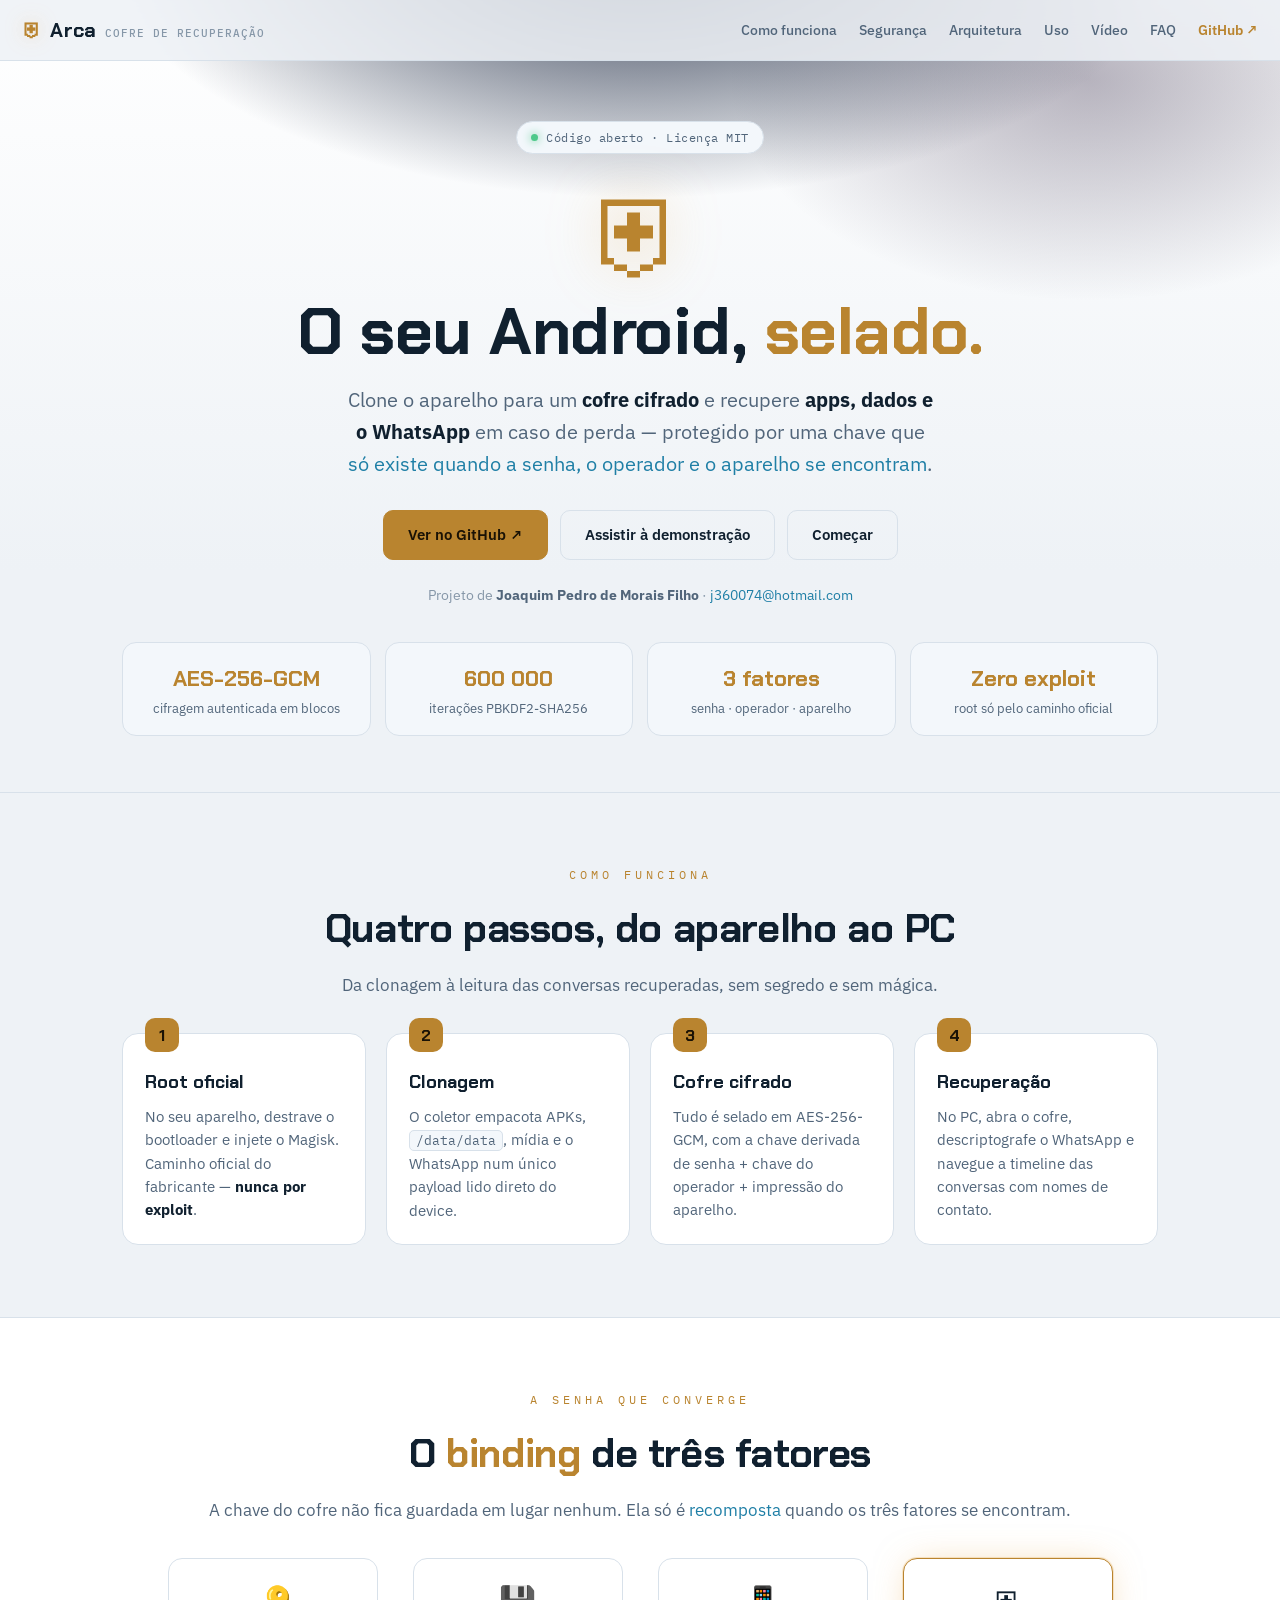
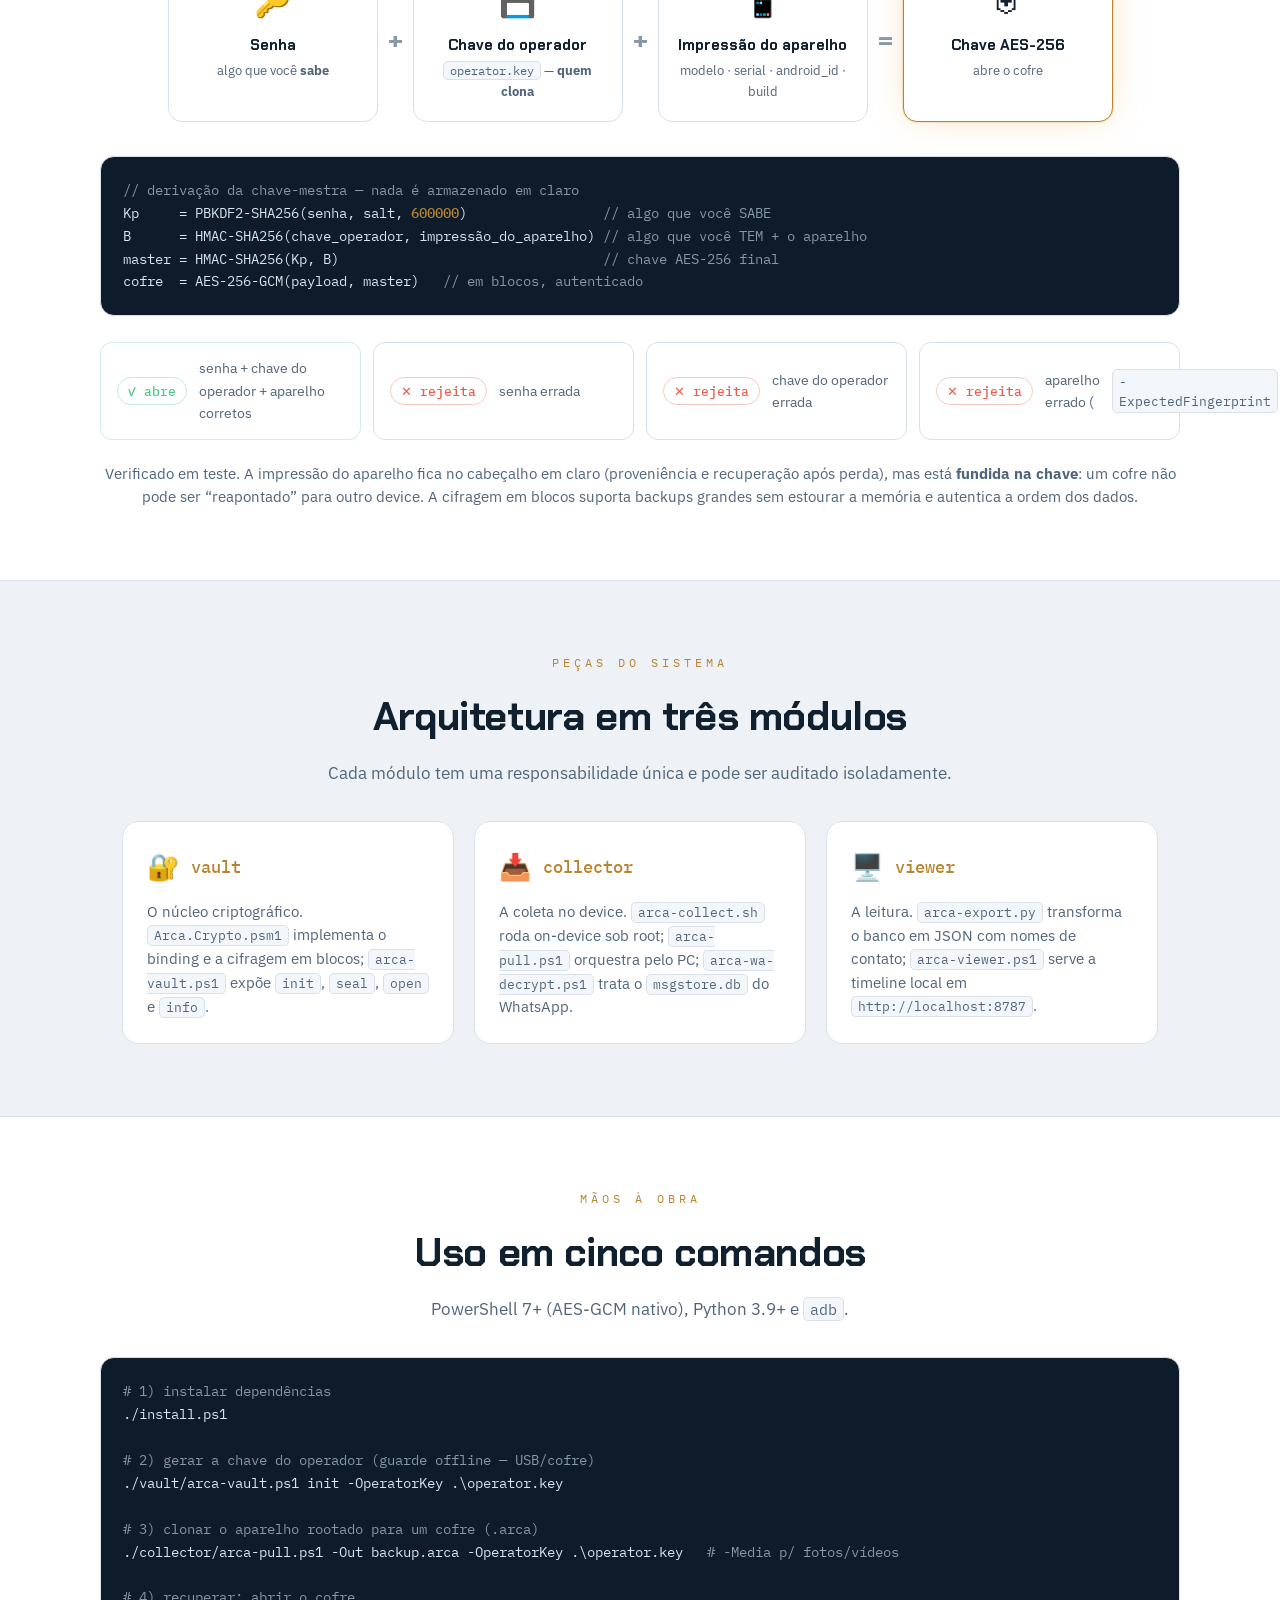
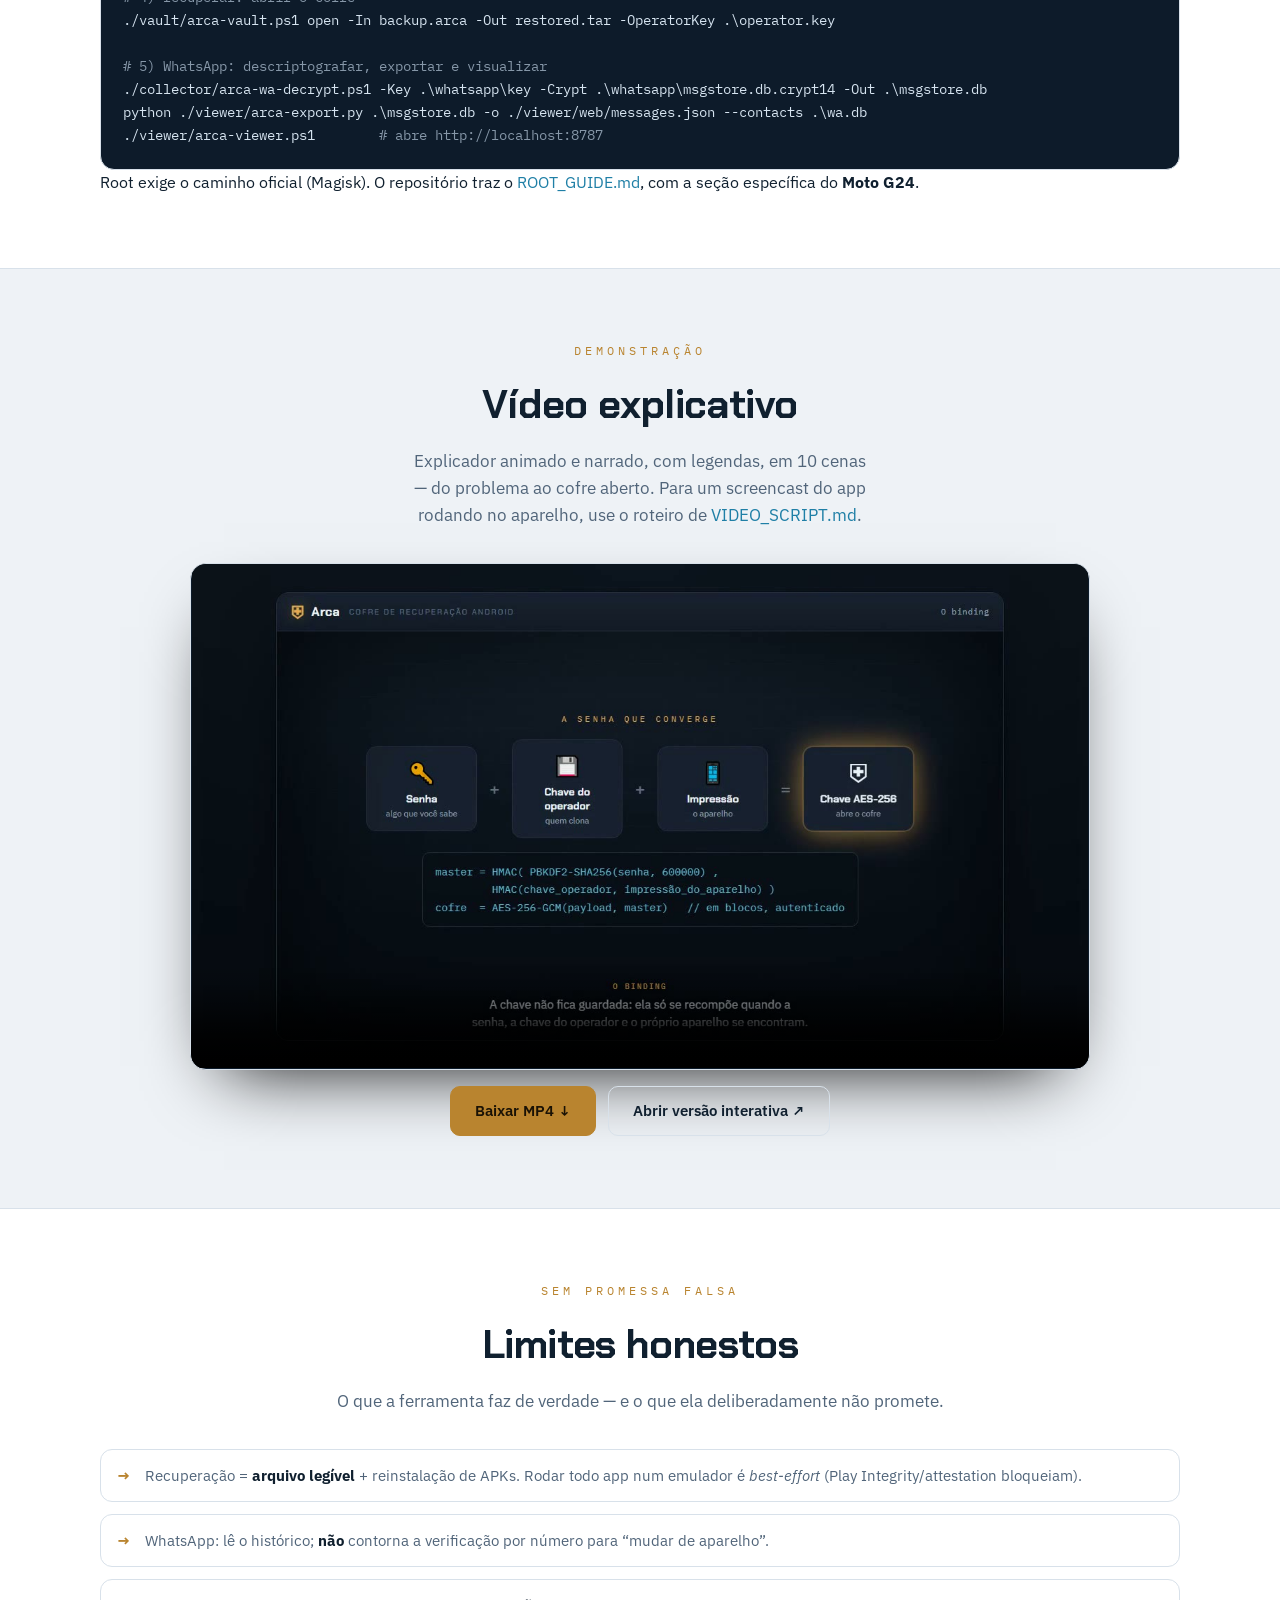
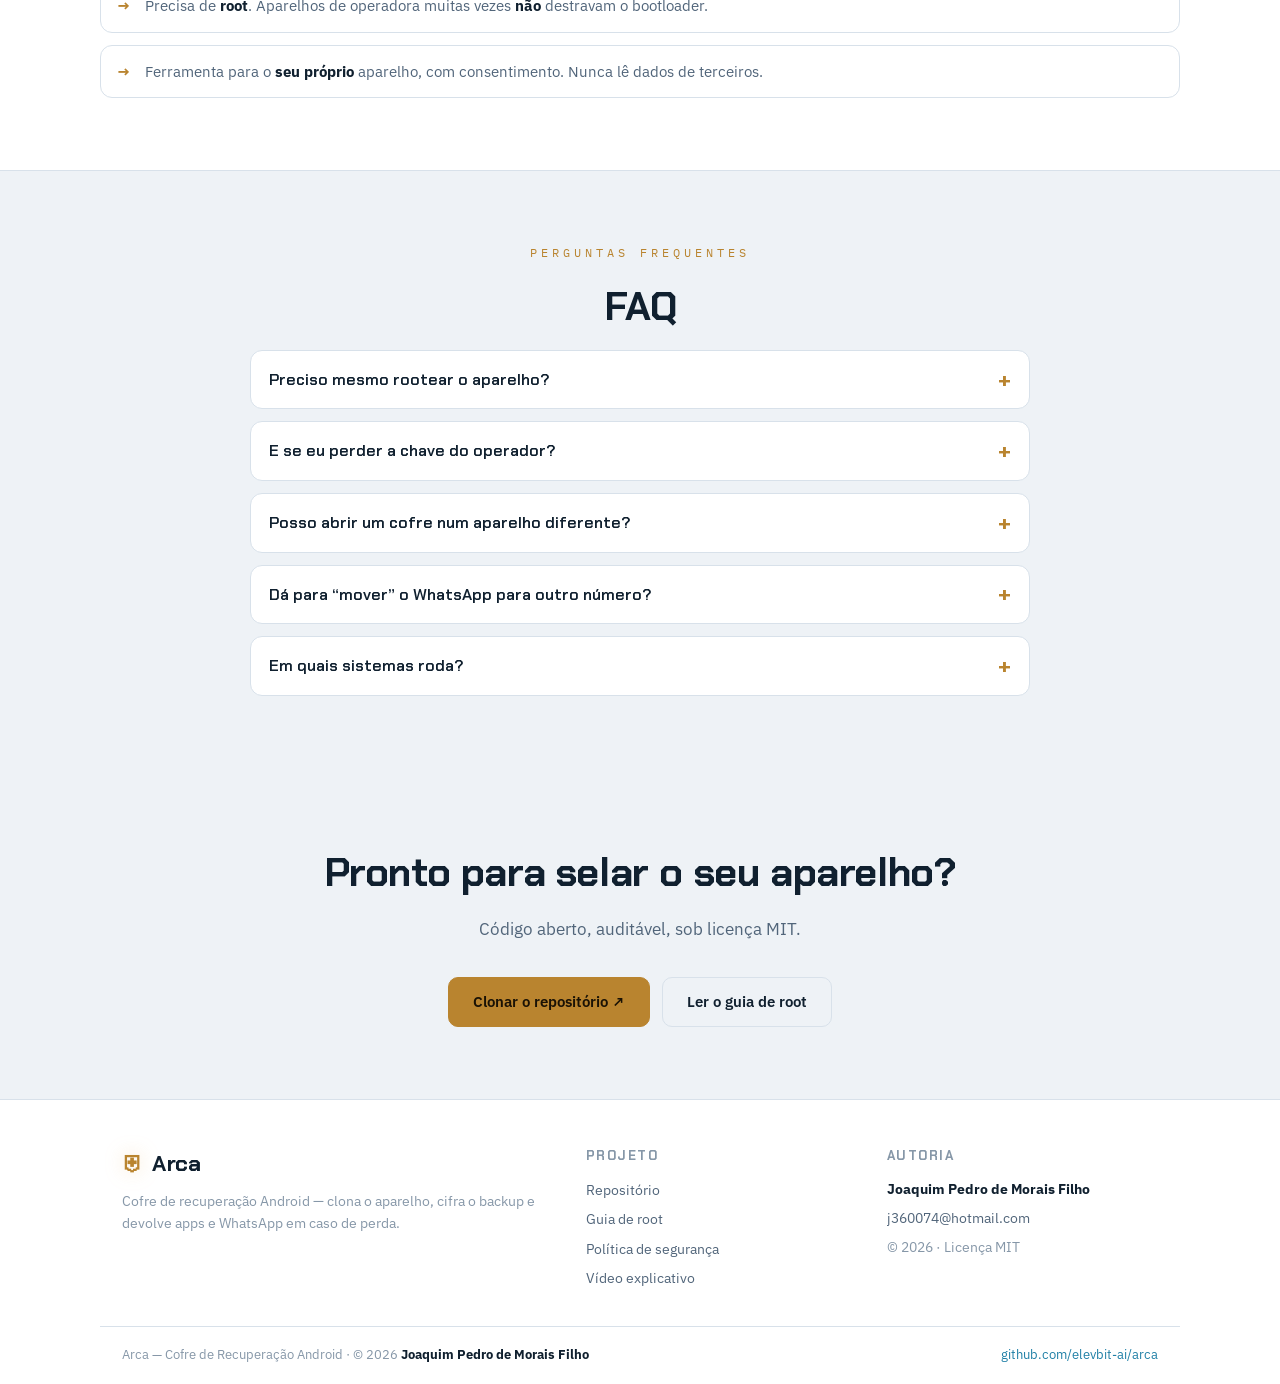
==== commit 273cd872: "Adiciona o MP4 explicativo (10 cenas, H.264) e embute no site - docs/arca.mp4: vídeo explicativo ren" ====
--- a/docs/index.html
+++ b/docs/index.html
@@ -193,14 +193,19 @@
 <section id="video" class="section">
   <div class="eyebrow">demonstração</div>
   <h2>Vídeo explicativo</h2>
-  <p class="lead">Explicador animado narrado, com legendas — toca no navegador, sem plugin.
-     Para um screencast do app rodando no aparelho, use o roteiro de
+  <p class="lead">Explicador animado e narrado, com legendas, em 10 cenas — do problema ao
+     cofre aberto. Para um screencast do app rodando no aparelho, use o roteiro de
      <a href="https://github.com/elevbit-ai/arca/blob/main/VIDEO_SCRIPT.md" rel="noopener">VIDEO_SCRIPT.md</a>.</p>
   <div class="video-frame">
-    <iframe src="video.html" title="Arca — vídeo explicativo animado" loading="lazy"
-            allow="fullscreen"></iframe>
+    <video controls playsinline preload="metadata" poster="arca-poster.jpg"
+           title="Arca — vídeo explicativo">
+      <source src="arca.mp4" type="video/mp4">
+      Seu navegador não reproduz vídeo HTML5. Baixe o
+      <a href="arca.mp4">arca.mp4</a> ou veja a <a href="video.html">versão interativa</a>.
+    </video>
     <p class="video-actions">
-      <a class="btn primary" href="video.html">Abrir em tela cheia ↗</a>
+      <a class="btn primary" href="arca.mp4" download>Baixar MP4 ↓</a>
+      <a class="btn ghost" href="video.html">Abrir versão interativa ↗</a>
     </p>
   </div>
 </section>
--- a/docs/style.css
+++ b/docs/style.css
@@ -130,9 +130,9 @@
 
 /* video */
 .video-frame{max-width:900px;margin:30px auto 0}
-.video-frame iframe{width:100%;aspect-ratio:16/9;border:1px solid var(--line);border-radius:16px;
-  box-shadow:0 30px 70px -34px #000;background:var(--code)}
-.video-actions{text-align:center;margin-top:16px}
+.video-frame video,.video-frame iframe{width:100%;aspect-ratio:16/9;display:block;
+  border:1px solid var(--line);border-radius:16px;box-shadow:0 30px 70px -34px #000;background:var(--code)}
+.video-actions{text-align:center;margin-top:16px;display:flex;gap:12px;justify-content:center;flex-wrap:wrap}
 
 /* honest list */
 .honest{max-width:780px;margin:6px auto 0;list-style:none;display:grid;gap:12px}
